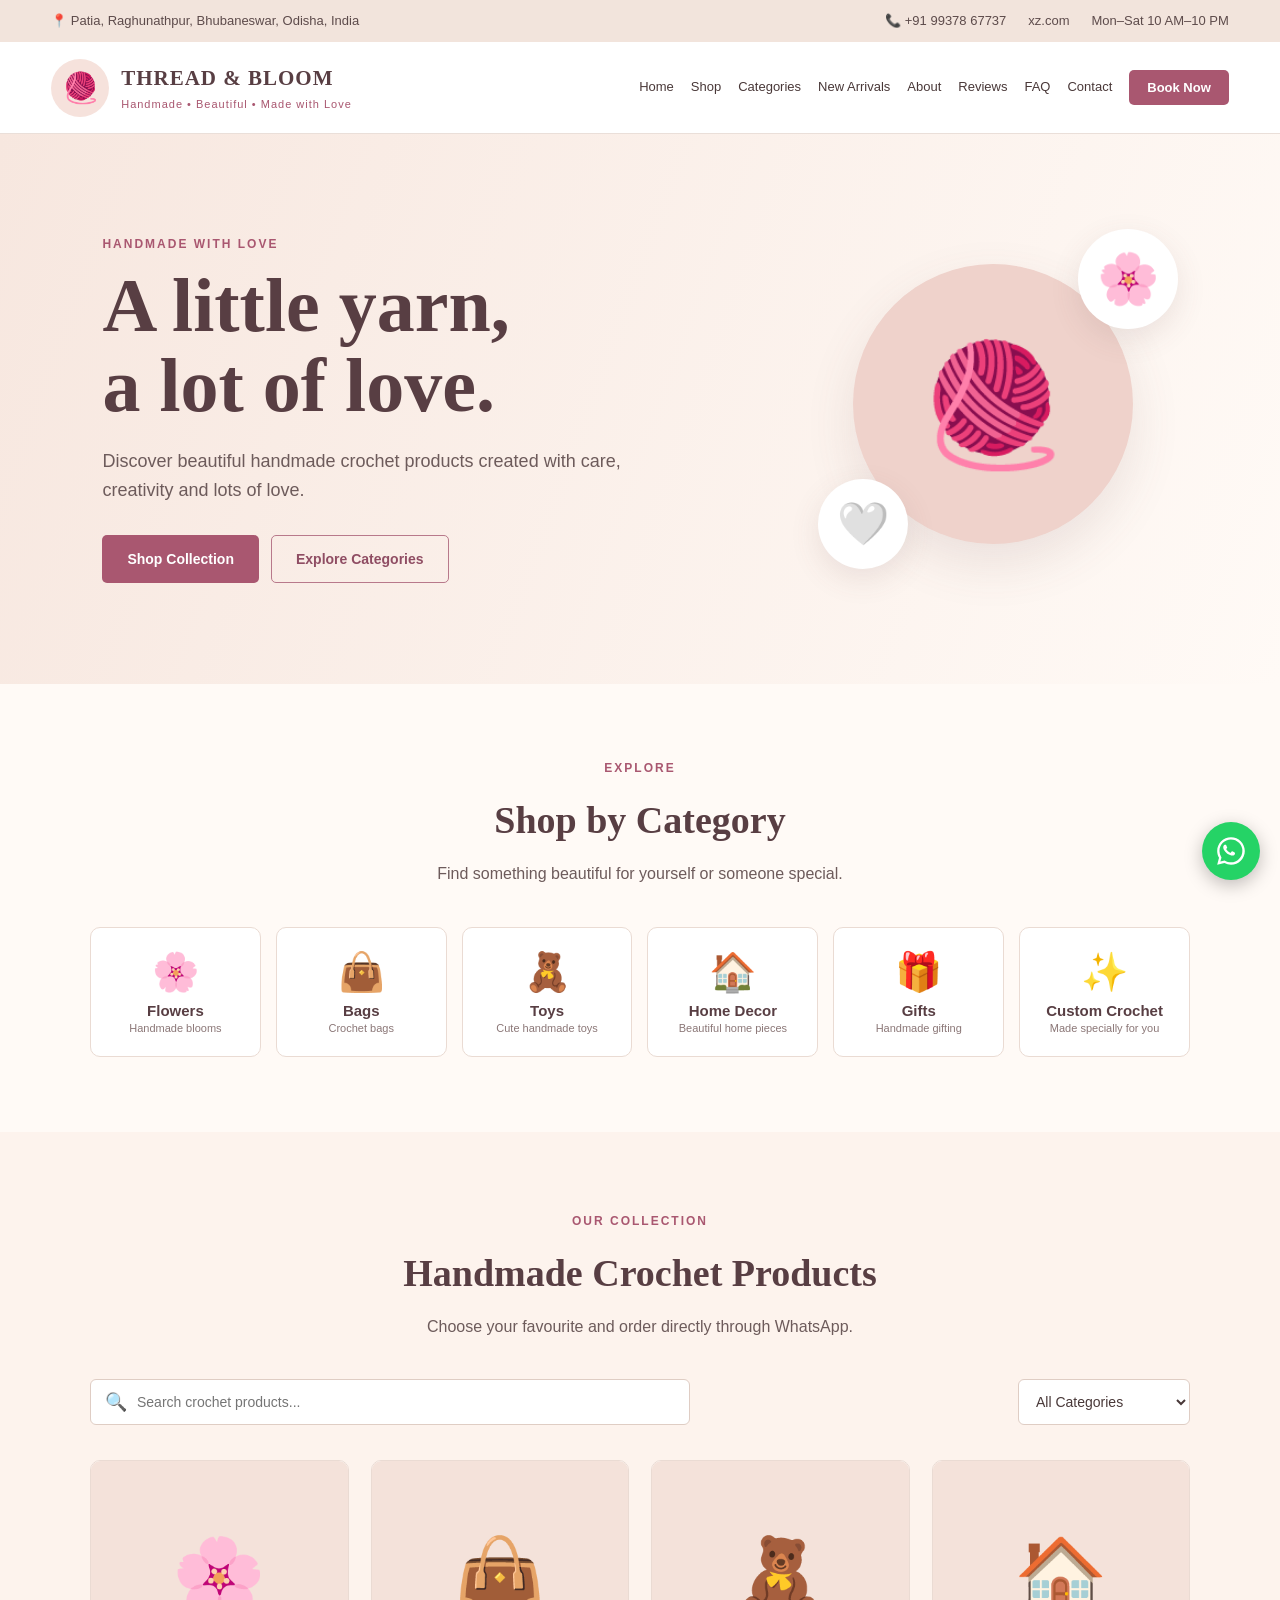
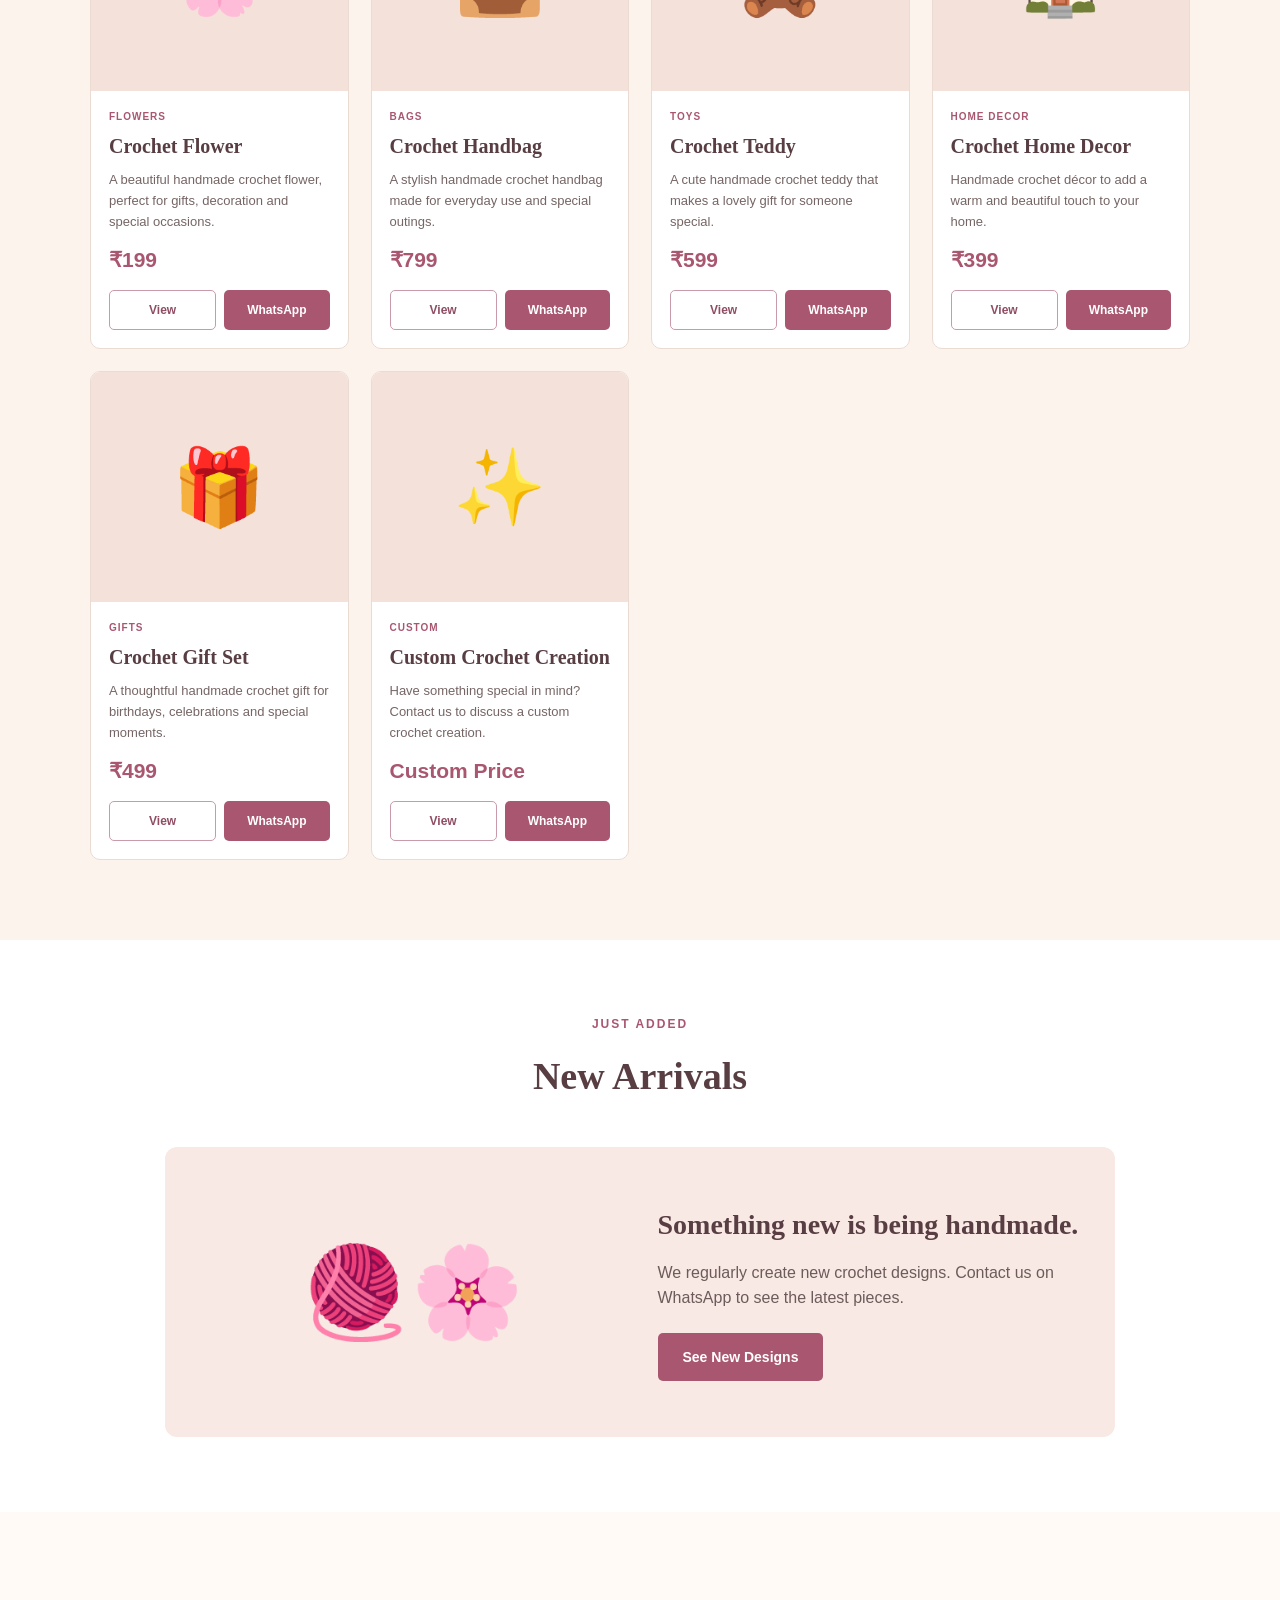
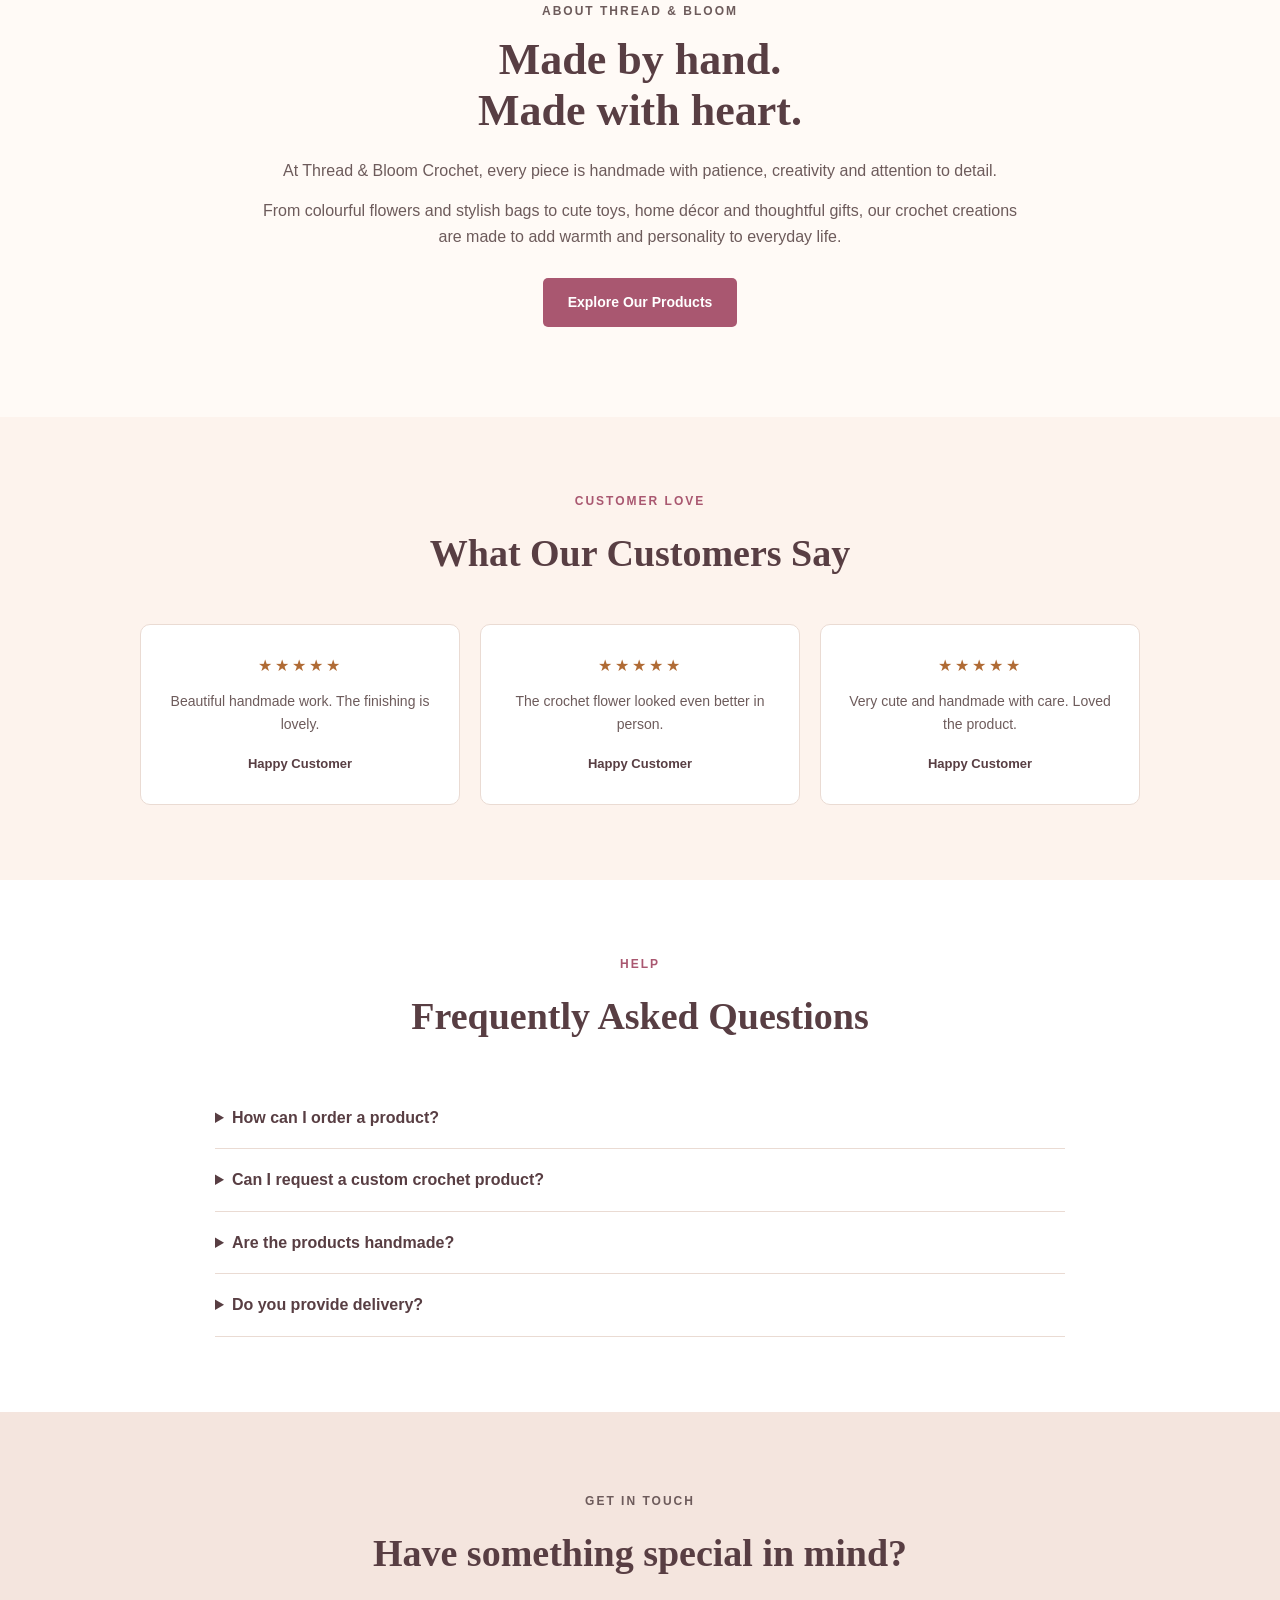
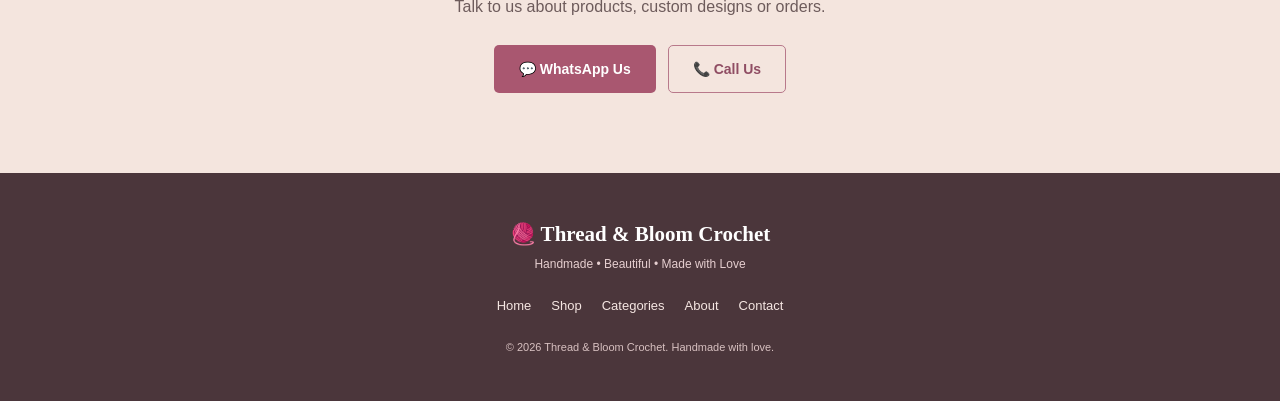
==== sita/index.html @ b427eeea "Add Sita Art and Craft website" ====
<!DOCTYPE html>
<html lang="en">

<head>

    <meta charset="UTF-8">

    <meta
        name="viewport"
        content="width=device-width, initial-scale=1.0">

    <title>
        Thread & Bloom Crochet | Handmade Crochet Products
    </title>

    <meta
        name="description"
        content="Shop beautiful handmade crochet flowers, bags, toys, home decor, gifts and custom crochet products.">

    <link
        rel="stylesheet"
        href="style.css">

</head>


<body>


    <!-- ==========================================
         TOP INFORMATION BAR
    =========================================== -->

    <div class="top-bar">

        <div class="top-location">

            📍 Patia, Raghunathpur, Bhubaneswar, Odisha, India

        </div>


        <div class="top-right">

            <a href="tel:+919937867737">

                📞 +91 99378 67737

            </a>


            <span>
                xz.com
            </span>


            <span>
                Mon–Sat 10 AM–10 PM
            </span>

        </div>

    </div>



    <!-- ==========================================
         MAIN HEADER
    =========================================== -->

    <header class="main-header">


        <!-- BRAND -->

        <a
            href="#home"
            class="brand">


            <div class="brand-icon">

                🧶

            </div>


            <div class="brand-text">

                <h2>
                    THREAD & BLOOM
                </h2>


                <p>
                    Handmade • Beautiful • Made with Love
                </p>

            </div>


        </a>



        <!-- DESKTOP NAVIGATION -->

        <nav class="main-nav">


            <a href="#home">
                Home
            </a>


            <a href="#shop">
                Shop
            </a>


            <a href="#categories">
                Categories
            </a>


            <a href="#new-arrivals">
                New Arrivals
            </a>


            <a href="#about">
                About
            </a>


            <a href="#reviews">
                Reviews
            </a>


            <a href="#faq">
                FAQ
            </a>


            <a href="#contact">
                Contact
            </a>


            <!-- BOOK NOW -->

            <button
                type="button"
                class="book-now-button"
                onclick="openBookingForm()">

                Book Now

            </button>


        </nav>



        <!-- MOBILE MENU -->

        <button
            type="button"
            class="menu-button"
            onclick="toggleMobileMenu()"
            aria-label="Open navigation menu">

            ☰

        </button>


    </header>



    <!-- ==========================================
         MOBILE NAVIGATION
    =========================================== -->

    <nav
        id="mobile-nav"
        class="mobile-nav">


        <a
            href="#home"
            onclick="closeMobileMenu()">

            Home

        </a>


        <a
            href="#shop"
            onclick="closeMobileMenu()">

            Shop

        </a>


        <a
            href="#categories"
            onclick="closeMobileMenu()">

            Categories

        </a>


        <a
            href="#new-arrivals"
            onclick="closeMobileMenu()">

            New Arrivals

        </a>


        <a
            href="#about"
            onclick="closeMobileMenu()">

            About

        </a>


        <a
            href="#reviews"
            onclick="closeMobileMenu()">

            Reviews

        </a>


        <a
            href="#faq"
            onclick="closeMobileMenu()">

            FAQ

        </a>


        <a
            href="#contact"
            onclick="closeMobileMenu()">

            Contact

        </a>


        <button
            type="button"
            class="mobile-book-button"
            onclick="openBookingForm(); closeMobileMenu();">

            Book Now

        </button>


    </nav>



    <!-- ==========================================
         HERO
    =========================================== -->

    <main>


        <section
            id="home"
            class="hero">


            <!-- HERO TEXT -->

            <div class="hero-content">


                <p class="eyebrow">

                    HANDMADE WITH LOVE

                </p>


                <h1>

                    A little yarn,
                    <br>
                    a lot of love.

                </h1>


                <p class="hero-description">

                    Discover beautiful handmade crochet
                    products created with care, creativity
                    and lots of love.

                </p>


                <div class="hero-buttons">


                    <a
                        href="#shop"
                        class="primary-button">

                        Shop Collection

                    </a>


                    <a
                        href="#categories"
                        class="secondary-button">

                        Explore Categories

                    </a>


                </div>


            </div>



            <!-- HERO ART -->

            <div class="hero-art">


                <div class="yarn-circle">

                    🧶

                </div>


                <div class="flower-art">

                    🌸

                </div>


                <div class="heart-art">

                    🤍

                </div>


            </div>


        </section>



        <!-- ==========================================
             CATEGORIES
        =========================================== -->

        <section
            id="categories"
            class="categories-section">


            <div class="section-heading">


                <p class="eyebrow">

                    EXPLORE

                </p>


                <h2>

                    Shop by Category

                </h2>


                <p>

                    Find something beautiful for yourself
                    or someone special.

                </p>


            </div>



            <div class="category-grid">


                <!-- FLOWERS -->

                <button
                    type="button"
                    class="category-card"
                    onclick="filterCategory('Flowers')">


                    <span class="category-image">

                        🌸

                    </span>


                    <strong>

                        Flowers

                    </strong>


                    <small>

                        Handmade blooms

                    </small>


                </button>



                <!-- BAGS -->

                <button
                    type="button"
                    class="category-card"
                    onclick="filterCategory('Bags')">


                    <span class="category-image">

                        👜

                    </span>


                    <strong>

                        Bags

                    </strong>


                    <small>

                        Crochet bags

                    </small>


                </button>



                <!-- TOYS -->

                <button
                    type="button"
                    class="category-card"
                    onclick="filterCategory('Toys')">


                    <span class="category-image">

                        🧸

                    </span>


                    <strong>

                        Toys

                    </strong>


                    <small>

                        Cute handmade toys

                    </small>


                </button>



                <!-- HOME DECOR -->

                <button
                    type="button"
                    class="category-card"
                    onclick="filterCategory('Home Decor')">


                    <span class="category-image">

                        🏠

                    </span>


                    <strong>

                        Home Decor

                    </strong>


                    <small>

                        Beautiful home pieces

                    </small>


                </button>



                <!-- GIFTS -->

                <button
                    type="button"
                    class="category-card"
                    onclick="filterCategory('Gifts')">


                    <span class="category-image">

                        🎁

                    </span>


                    <strong>

                        Gifts

                    </strong>


                    <small>

                        Handmade gifting

                    </small>


                </button>



                <!-- CUSTOM -->

                <button
                    type="button"
                    class="category-card"
                    onclick="filterCategory('Custom')">


                    <span class="category-image">

                        ✨

                    </span>


                    <strong>

                        Custom Crochet

                    </strong>


                    <small>

                        Made specially for you

                    </small>


                </button>


            </div>


        </section>



        <!-- ==========================================
             SHOP
        =========================================== -->

        <section
            id="shop"
            class="shop-section">


            <div class="section-heading">


                <p class="eyebrow">

                    OUR COLLECTION

                </p>


                <h2>

                    Handmade Crochet Products

                </h2>


                <p>

                    Choose your favourite and order directly
                    through WhatsApp.

                </p>


            </div>



            <!-- SEARCH AND CATEGORY FILTER -->

            <div class="shop-controls">


                <div class="search-box">


                    <span>

                        🔍

                    </span>


                    <input
                        type="search"
                        id="product-search"
                        placeholder="Search crochet products..."
                        oninput="searchProducts()">


                </div>



                <select
                    id="category-filter"
                    onchange="filterProducts()">


                    <option value="All">

                        All Categories

                    </option>


                    <option value="Flowers">

                        Flowers

                    </option>


                    <option value="Bags">

                        Bags

                    </option>


                    <option value="Toys">

                        Toys

                    </option>


                    <option value="Home Decor">

                        Home Decor

                    </option>


                    <option value="Gifts">

                        Gifts

                    </option>


                    <option value="Custom">

                        Custom Crochet

                    </option>


                </select>


            </div>



            <!-- PRODUCT GRID -->

            <div
                id="product-container"
                class="product-grid">

            </div>



            <!-- NO PRODUCTS -->

            <p
                id="no-products"
                class="no-products">

                No products found.

            </p>


        </section>



        <!-- ==========================================
             NEW ARRIVALS
        =========================================== -->

        <section
            id="new-arrivals"
            class="new-arrivals-section">


            <div class="section-heading">


                <p class="eyebrow">

                    JUST ADDED

                </p>


                <h2>

                    New Arrivals

                </h2>


            </div>



            <div class="new-arrival-content">


                <div class="new-arrival-art">

                    🧶🌸

                </div>


                <div>


                    <h3>

                        Something new is being handmade.

                    </h3>


                    <p>

                        We regularly create new crochet
                        designs. Contact us on WhatsApp
                        to see the latest pieces.

                    </p>


                    <a
                        href="https://wa.me/919937867737"
                        target="_blank"
                        rel="noopener noreferrer"
                        class="primary-button">

                        See New Designs

                    </a>


                </div>


            </div>


        </section>



        <!-- ==========================================
             ABOUT
        =========================================== -->

        <section
            id="about"
            class="about-section">


            <div class="about-content">


                <p class="eyebrow">

                    ABOUT THREAD & BLOOM

                </p>


                <h2>

                    Made by hand.
                    <br>
                    Made with heart.

                </h2>


                <p>

                    At Thread & Bloom Crochet, every piece
                    is handmade with patience, creativity
                    and attention to detail.

                </p>


                <p>

                    From colourful flowers and stylish bags
                    to cute toys, home décor and thoughtful
                    gifts, our crochet creations are made
                    to add warmth and personality to everyday
                    life.

                </p>


                <a
                    href="#shop"
                    class="primary-button">

                    Explore Our Products

                </a>


            </div>


        </section>



        <!-- ==========================================
             REVIEWS
        =========================================== -->

        <section
            id="reviews"
            class="reviews-section">


            <div class="section-heading">


                <p class="eyebrow">

                    CUSTOMER LOVE

                </p>


                <h2>

                    What Our Customers Say

                </h2>


            </div>



            <div class="reviews-grid">


                <div class="review-card">


                    <div class="stars">

                        ★★★★★

                    </div>


                    <p>

                        Beautiful handmade work.
                        The finishing is lovely.

                    </p>


                    <strong>

                        Happy Customer

                    </strong>


                </div>



                <div class="review-card">


                    <div class="stars">

                        ★★★★★

                    </div>


                    <p>

                        The crochet flower looked
                        even better in person.

                    </p>


                    <strong>

                        Happy Customer

                    </strong>


                </div>



                <div class="review-card">


                    <div class="stars">

                        ★★★★★

                    </div>


                    <p>

                        Very cute and handmade with care.
                        Loved the product.

                    </p>


                    <strong>

                        Happy Customer

                    </strong>


                </div>


            </div>


        </section>



        <!-- ==========================================
             FAQ
        =========================================== -->

        <section
            id="faq"
            class="faq-section">


            <div class="section-heading">


                <p class="eyebrow">

                    HELP

                </p>


                <h2>

                    Frequently Asked Questions

                </h2>


            </div>



            <div class="faq-container">


                <details>


                    <summary>

                        How can I order a product?

                    </summary>


                    <p>

                        Select a product and click
                        "Order on WhatsApp". We will
                        discuss availability, delivery
                        and payment with you.

                    </p>


                </details>



                <details>


                    <summary>

                        Can I request a custom crochet product?

                    </summary>


                    <p>

                        Yes. Contact us on WhatsApp and
                        tell us what you would like to
                        have made.

                    </p>


                </details>



                <details>


                    <summary>

                        Are the products handmade?

                    </summary>


                    <p>

                        Yes. Our crochet products are
                        handmade with care.

                    </p>


                </details>



                <details>


                    <summary>

                        Do you provide delivery?

                    </summary>


                    <p>

                        Delivery availability depends
                        on the product and location.
                        Contact us for details.

                    </p>


                </details>


            </div>


        </section>



        <!-- ==========================================
             CONTACT
        =========================================== -->

        <section
            id="contact"
            class="contact-section">


            <div>


                <p class="eyebrow">

                    GET IN TOUCH

                </p>


                <h2>

                    Have something special in mind?

                </h2>


                <p>

                    Talk to us about products,
                    custom designs or orders.

                </p>


                <div class="contact-buttons">


                    <a
                        href="https://wa.me/919937867737"
                        target="_blank"
                        rel="noopener noreferrer"
                        class="primary-button">

                        💬 WhatsApp Us

                    </a>


                    <a
                        href="tel:+919937867737"
                        class="secondary-button">

                        📞 Call Us

                    </a>


                </div>


            </div>


        </section>


    </main>



    <!-- ==========================================
         BOOK NOW POPUP
    =========================================== -->

    <div
        id="booking-modal"
        class="booking-modal">


        <div class="booking-box">


            <!-- CLOSE -->

            <button
                type="button"
                class="close-booking"
                onclick="closeBookingForm()"
                aria-label="Close">

                ×

            </button>



            <!-- TITLE -->

            <h2>

                Book Now

            </h2>


            <p class="booking-intro">

                Fill in your details and we will
                contact you on WhatsApp.

            </p>



            <!-- FORM -->

            <form
                id="booking-form"
                onsubmit="sendBookingToWhatsApp(event)">


                <!-- NAME -->

                <label for="customer-name">

                    Name *

                </label>


                <input
                    type="text"
                    id="customer-name"
                    placeholder="Enter your name"
                    required>


                <span
                    id="name-error"
                    class="form-error">

                </span>



                <!-- PHONE -->

                <label for="customer-phone">

                    Phone *

                </label>


                <input
                    type="tel"
                    id="customer-phone"
                    placeholder="Enter your phone number"
                    required>


                <span
                    id="phone-error"
                    class="form-error">

                </span>



                <!-- PRODUCT -->

                <label for="booking-product">

                    Product *

                </label>


                <select
                    id="booking-product"
                    required>


                    <option value="">

                        Please select a product

                    </option>


                    <option value="Crochet Flower">

                        Crochet Flower

                    </option>


                    <option value="Crochet Handbag">

                        Crochet Handbag

                    </option>


                    <option value="Crochet Teddy">

                        Crochet Teddy

                    </option>


                    <option value="Crochet Home Decor">

                        Crochet Home Decor

                    </option>


                    <option value="Crochet Gift Set">

                        Crochet Gift Set

                    </option>


                    <option value="Custom Crochet Creation">

                        Custom Crochet Creation

                    </option>


                </select>



                <!-- DETAILS -->

                <label for="booking-details">

                    Additional Details

                </label>


                <textarea
                    id="booking-details"
                    rows="4"
                    placeholder="Tell us what you need..."></textarea>



                <!-- SUBMIT -->

                <button
                    type="submit"
                    class="quote-button">

                    Get Free Quote

                </button>


            </form>


        </div>


    </div>



    <!-- ==========================================
         FLOATING WHATSAPP
         BOTTOM RIGHT ONLY
    =========================================== -->

    <a
        href="https://wa.me/919937867737"
        target="_blank"
        rel="noopener noreferrer"
        class="whatsapp-button"
        aria-label="Chat on WhatsApp">


        <svg
            viewBox="0 0 32 32"
            aria-hidden="true">


            <path
                d="M19.11 17.21c-.27-.14-1.59-.78-1.84-.87-.25-.09-.43-.14-.61.14-.18.27-.7.87-.86 1.05-.16.18-.32.2-.59.07-.27-.14-1.13-.42-2.15-1.33-.79-.7-1.33-1.56-1.49-1.82-.16-.27-.02-.41.12-.55.12-.12.27-.32.41-.48.14-.16.18-.27.27-.45.09-.18.05-.34-.02-.48-.07-.14-.61-1.47-.84-2.01-.22-.53-.45-.46-.61-.47h-.52c-.18 0-.48.07-.73.34-.25.27-.95.93-.95 2.27s.98 2.63 1.11 2.81c.14.18 1.93 2.95 4.68 4.13.65.28 1.16.45 1.56.57.66.21 1.26.18 1.73.11.53-.08 1.59-.65 1.81-1.28.23-.63.23-1.17.16-1.28-.07-.11-.25-.18-.52-.32z"/>


            <path
                d="M16.02 3C8.84 3 3 8.79 3 15.92c0 2.28.6 4.5 1.73 6.46L3 29l6.79-1.7a13.1 13.1 0 006.23 1.57h.01C23.2 28.87 29 23.07 29 15.94 29 8.81 23.2 3 16.02 3zm0 23.69h-.01c-1.98 0-3.92-.53-5.61-1.53l-.4-.24-4.03 1.01 1.08-3.93-.26-.4a10.76 10.76 0 01-1.65-5.68c0-5.91 4.84-10.72 10.79-10.72 2.87 0 5.57 1.11 7.6 3.13a10.65 10.65 0 013.15 7.59c0 5.91-4.83 10.72-10.66 10.77z"/>


        </svg>


    </a>



    <!-- ==========================================
         FOOTER
    =========================================== -->

    <footer>


        <div class="footer-brand">


            <h3>

                🧶 Thread & Bloom Crochet

            </h3>


            <p>

                Handmade • Beautiful • Made with Love

            </p>


        </div>



        <div class="footer-links">


            <a href="#home">
                Home
            </a>


            <a href="#shop">
                Shop
            </a>


            <a href="#categories">
                Categories
            </a>


            <a href="#about">
                About
            </a>


            <a href="#contact">
                Contact
            </a>


        </div>



        <p class="copyright">

            © 2026 Thread & Bloom Crochet.
            Handmade with love.

        </p>


    </footer>



    <!-- ==========================================
         JAVASCRIPT
    =========================================== -->

    <script src="script.js"></script>


</body>

</html>
---- sita/style.css ----
/* =====================================================
   THREAD & BLOOM CROCHET
   CROCHET SHOP WEBSITE
===================================================== */


/* =====================================================
   RESET
===================================================== */

* {
    margin: 0;
    padding: 0;
    box-sizing: border-box;
}


html {
    scroll-behavior: smooth;
}


body {

    font-family:
        Arial,
        Helvetica,
        sans-serif;

    background: #fffaf6;

    color: #493939;

    line-height: 1.6;

}


body.modal-open {
    overflow: hidden;
}


a {
    color: inherit;
}


/* =====================================================
   TOP BAR
===================================================== */

.top-bar {

    width: 100%;

    min-height: 42px;

    padding: 8px 4%;

    background: #f2e4dc;

    display: flex;

    align-items: center;

    justify-content: space-between;

    gap: 20px;

    font-size: 13px;

    color: #5d4b4b;

}


.top-location {
    white-space: nowrap;
}


.top-right {

    display: flex;

    align-items: center;

    gap: 22px;

    white-space: nowrap;

}


.top-right a {

    text-decoration: none;

}


.top-right a:hover {
    color: #a95470;
}


/* =====================================================
   MAIN HEADER
===================================================== */

.main-header {

    width: 100%;

    min-height: 92px;

    padding: 12px 4%;

    background: #ffffff;

    border-bottom: 1px solid #eadfd9;

    display: flex;

    align-items: center;

    justify-content: space-between;

    gap: 30px;

}


/* =====================================================
   BRAND
===================================================== */

.brand {

    display: flex;

    align-items: center;

    gap: 12px;

    text-decoration: none;

    flex-shrink: 0;

}


.brand-icon {

    width: 58px;

    height: 58px;

    border-radius: 50%;

    background: #f6e2dc;

    display: flex;

    align-items: center;

    justify-content: center;

    font-size: 30px;

}


.brand-text h2 {

    font-family: Georgia, serif;

    font-size: 21px;

    color: #583e43;

    letter-spacing: 1px;

}


.brand-text p {

    font-size: 11px;

    color: #a95770;

    letter-spacing: 1px;

}


/* =====================================================
   DESKTOP NAV
===================================================== */

.main-nav {

    display: flex;

    align-items: center;

    justify-content: flex-end;

    gap: 17px;

}


.main-nav a {

    text-decoration: none;

    color: #493838;

    font-size: 13px;

    font-weight: 500;

    white-space: nowrap;

}


.main-nav a:hover {

    color: #a95770;

}


/* =====================================================
   HEADER WHATSAPP
===================================================== */

.header-whatsapp {

    padding: 10px 16px;

    background: #a95770;

    color: white !important;

    border-radius: 5px;

    font-weight: bold !important;

}


.header-whatsapp:hover {

    background: #8f465e;

}


/* =====================================================
   MOBILE MENU BUTTON
===================================================== */

.menu-button {

    display: none;

    border: none;

    background: transparent;

    font-size: 28px;

    cursor: pointer;

    color: #583e43;

}


/* =====================================================
   MOBILE NAV
===================================================== */

.mobile-nav {

    display: none;

}


/* =====================================================
   HERO
===================================================== */

.hero {

    min-height: 550px;

    padding: 70px 8%;

    display: flex;

    align-items: center;

    justify-content: space-between;

    gap: 60px;

    background:
        linear-gradient(
            110deg,
            #f7e7df,
            #fffaf6
        );

}


.hero-content {

    max-width: 650px;

}


.eyebrow {

    color: #a95770;

    font-size: 12px;

    font-weight: bold;

    letter-spacing: 2px;

    margin-bottom: 12px;

}


.hero h1 {

    font-family: Georgia, serif;

    font-size: clamp(48px, 6vw, 76px);

    line-height: 1.05;

    color: #583e43;

    margin-bottom: 22px;

}


.hero-description {

    max-width: 560px;

    color: #6d5b5b;

    font-size: 18px;

    margin-bottom: 30px;

}


.hero-buttons {

    display: flex;

    align-items: center;

    gap: 12px;

    flex-wrap: wrap;

}


/* =====================================================
   BUTTONS
===================================================== */

.primary-button {

    display: inline-block;

    padding: 13px 25px;

    background: #a95770;

    color: #ffffff;

    text-decoration: none;

    border-radius: 5px;

    font-size: 14px;

    font-weight: bold;

    border: none;

    cursor: pointer;

}


.primary-button:hover {

    background: #8f465e;

}


.secondary-button {

    display: inline-block;

    padding: 12px 24px;

    background: transparent;

    color: #8f4d63;

    border: 1px solid #b8798b;

    text-decoration: none;

    border-radius: 5px;

    font-size: 14px;

    font-weight: bold;

    cursor: pointer;

}


.secondary-button:hover {

    background: #f4e1e4;

}


/* =====================================================
   HERO ART
===================================================== */

.hero-art {

    width: 360px;

    height: 360px;

    position: relative;

    flex-shrink: 0;

}


.yarn-circle {

    position: absolute;

    width: 280px;

    height: 280px;

    top: 35px;

    left: 35px;

    border-radius: 50%;

    background: #efd2cb;

    display: flex;

    align-items: center;

    justify-content: center;

    font-size: 120px;

    box-shadow:
        0 20px 50px rgba(110, 70, 70, 0.12);

}


.flower-art {

    position: absolute;

    right: 0;

    top: 0;

    width: 100px;

    height: 100px;

    border-radius: 50%;

    background: white;

    display: flex;

    align-items: center;

    justify-content: center;

    font-size: 50px;

    box-shadow:
        0 10px 30px rgba(110, 70, 70, 0.12);

}


.heart-art {

    position: absolute;

    left: 0;

    bottom: 20px;

    width: 90px;

    height: 90px;

    border-radius: 50%;

    background: white;

    display: flex;

    align-items: center;

    justify-content: center;

    font-size: 42px;

    box-shadow:
        0 10px 30px rgba(110, 70, 70, 0.12);

}


/* =====================================================
   SECTION HEADING
===================================================== */

.section-heading {

    max-width: 700px;

    margin: 0 auto 40px;

    text-align: center;

}


.section-heading h2 {

    font-family: Georgia, serif;

    color: #583e43;

    font-size: 38px;

    margin-bottom: 10px;

}


.section-heading p:last-child {

    color: #6d5b5b;

}


/* =====================================================
   CATEGORIES
===================================================== */

.categories-section {

    padding: 75px 5%;

    background: #fffaf6;

}


.category-grid {

    max-width: 1100px;

    margin: auto;

    display: grid;

    grid-template-columns:
        repeat(6, 1fr);

    gap: 15px;

}


.category-card {

    border: 1px solid #eadbd3;

    background: white;

    border-radius: 10px;

    padding: 22px 10px;

    cursor: pointer;

    text-align: center;

    color: #583e43;

    transition:
        transform 0.2s,
        box-shadow 0.2s;

}


.category-card:hover {

    transform: translateY(-4px);

    box-shadow:
        0 8px 25px rgba(80, 50, 50, 0.08);

}


.category-image {

    display: block;

    font-size: 38px;

    margin-bottom: 8px;

}


.category-card strong {

    display: block;

    font-size: 15px;

}


.category-card small {

    display: block;

    color: #8b7777;

    font-size: 11px;

    margin-top: 3px;

}


/* =====================================================
   SHOP
===================================================== */

.shop-section {

    padding: 80px 5%;

    background: #fdf3ed;

}


.shop-controls {

    max-width: 1100px;

    margin: 0 auto 35px;

    display: flex;

    align-items: center;

    justify-content: space-between;

    gap: 15px;

}


.search-box {

    flex: 1;

    max-width: 600px;

    height: 46px;

    background: white;

    border: 1px solid #dfcdc4;

    border-radius: 6px;

    display: flex;

    align-items: center;

    gap: 10px;

    padding: 0 14px;

}


.search-box span {

    font-size: 18px;

}


.search-box input {

    width: 100%;

    height: 100%;

    border: none;

    outline: none;

    font-family: inherit;

    font-size: 14px;

}


#category-filter {

    height: 46px;

    padding: 0 35px 0 13px;

    background: white;

    border: 1px solid #dfcdc4;

    border-radius: 6px;

    color: #493939;

    font-size: 14px;

    outline: none;

}


/* =====================================================
   PRODUCTS
===================================================== */

.product-grid {

    max-width: 1100px;

    margin: auto;

    display: grid;

    grid-template-columns:
        repeat(4, 1fr);

    gap: 22px;

}


.product-card {

    background: white;

    border: 1px solid #eadbd3;

    border-radius: 10px;

    overflow: hidden;

    transition:
        transform 0.2s,
        box-shadow 0.2s;

}


.product-card:hover {

    transform: translateY(-5px);

    box-shadow:
        0 12px 30px rgba(80, 50, 50, 0.10);

}


.product-image {

    height: 230px;

    background: #f4e2da;

    display: flex;

    align-items: center;

    justify-content: center;

    font-size: 75px;

}


.product-info {

    padding: 18px;

}


.product-category {

    font-size: 10px;

    color: #a95770;

    font-weight: bold;

    letter-spacing: 1px;

    text-transform: uppercase;

    margin-bottom: 5px;

}


.product-name {

    font-family: Georgia, serif;

    font-size: 20px;

    color: #583e43;

    margin-bottom: 8px;

}


.product-description {

    font-size: 13px;

    color: #766565;

    min-height: 42px;

    margin-bottom: 10px;

}


.product-price {

    font-size: 21px;

    font-weight: bold;

    color: #a95770;

    margin-bottom: 14px;

}


.product-actions {

    display: flex;

    gap: 8px;

}


.product-actions button {

    flex: 1;

    min-height: 40px;

    border-radius: 5px;

    cursor: pointer;

    font-size: 12px;

    font-weight: bold;

}


.view-button {

    border: 1px solid #c99baa;

    background: white;

    color: #8f4d63;

}


.order-button {

    border: none;

    background: #a95770;

    color: white;

}


.order-button:hover {

    background: #8f465e;

}


.view-button:hover {

    background: #f8e9e7;

}


.no-products {

    display: none;

    text-align: center;

    color: #806f6f;

    padding: 30px;

}


/* =====================================================
   NEW ARRIVALS
===================================================== */

.new-arrivals-section {

    padding: 75px 7%;

    background: white;

}


.new-arrival-content {

    max-width: 950px;

    margin: auto;

    padding: 35px;

    border-radius: 12px;

    background: #f8e9e4;

    display: grid;

    grid-template-columns: 1fr 1fr;

    align-items: center;

    gap: 35px;

}


.new-arrival-art {

    min-height: 220px;

    display: flex;

    align-items: center;

    justify-content: center;

    font-size: 90px;

}


.new-arrival-content h3 {

    font-family: Georgia, serif;

    color: #583e43;

    font-size: 28px;

    margin-bottom: 12px;

}


.new-arrival-content p {

    color: #6d5b5b;

    margin-bottom: 22px;

}


/* =====================================================
   ABOUT
===================================================== */

.about-section {

    padding: 90px 8%;

    background: #fffaf6;

    text-align: center;

}


.about-content {

    max-width: 760px;

    margin: auto;

}


.about-content h2 {

    font-family: Georgia, serif;

    font-size: 44px;

    line-height: 1.15;

    color: #583e43;

    margin-bottom: 22px;

}


.about-content p {

    color: #6d5b5b;

    margin-bottom: 14px;

}


.about-content .primary-button {

    margin-top: 15px;

}


/* =====================================================
   REVIEWS
===================================================== */

.reviews-section {

    padding: 75px 5%;

    background: #fdf3ed;

}


.reviews-grid {

    max-width: 1000px;

    margin: auto;

    display: grid;

    grid-template-columns:
        repeat(3, 1fr);

    gap: 20px;

}


.review-card {

    background: white;

    padding: 28px;

    border: 1px solid #eadbd3;

    border-radius: 10px;

    text-align: center;

}


.stars {

    color: #b06b35;

    letter-spacing: 3px;

    margin-bottom: 12px;

}


.review-card p {

    color: #6d5b5b;

    margin-bottom: 15px;

    font-size: 14px;

}


.review-card strong {

    color: #583e43;

    font-size: 13px;

}


/* =====================================================
   FAQ
===================================================== */

.faq-section {

    padding: 75px 7%;

    background: white;

}


.faq-container {

    max-width: 850px;

    margin: auto;

}


.faq-container details {

    border-bottom: 1px solid #eadbd3;

    padding: 18px 0;

}


.faq-container summary {

    cursor: pointer;

    font-weight: bold;

    color: #583e43;

}


.faq-container details p {

    color: #6d5b5b;

    padding-top: 10px;

    font-size: 14px;

}


/* =====================================================
   CONTACT
===================================================== */

.contact-section {

    padding: 80px 5%;

    background: #f4e5de;

    text-align: center;

}


.contact-section h2 {

    font-family: Georgia, serif;

    font-size: 38px;

    color: #583e43;

    margin-bottom: 10px;

}


.contact-section p {

    color: #6d5b5b;

}


.contact-buttons {

    margin-top: 25px;

    display: flex;

    justify-content: center;

    gap: 12px;

    flex-wrap: wrap;

}


/* =====================================================
   PRODUCT MODAL
===================================================== */

.product-modal {

    position: fixed;

    inset: 0;

    background: rgba(40, 25, 25, 0.65);

    display: none;

    align-items: center;

    justify-content: center;

    padding: 20px;

    z-index: 100000;

}


.product-modal.show {

    display: flex;

}


.product-modal-box {

    position: relative;

    width: 100%;

    max-width: 500px;

    max-height: 90vh;

    overflow-y: auto;

    background: #fffaf6;

    border-radius: 12px;

    padding: 35px;

}


.modal-close {

    position: absolute;

    top: 10px;

    right: 14px;

    border: none;

    background: transparent;

    font-size: 32px;

    color: #583e43;

    cursor: pointer;

}


.modal-product-image {

    height: 220px;

    background: #f4e2da;

    border-radius: 8px;

    display: flex;

    align-items: center;

    justify-content: center;

    font-size: 90px;

    margin-bottom: 20px;

}


.modal-product-category {

    font-size: 11px;

    color: #a95770;

    font-weight: bold;

    letter-spacing: 1px;

}


.modal-product-title {

    font-family: Georgia, serif;

    font-size: 30px;

    color: #583e43;

    margin: 6px 0;

}


.modal-product-price {

    font-size: 24px;

    color: #a95770;

    font-weight: bold;

    margin-bottom: 15px;

}


.modal-product-description {

    color: #6d5b5b;

    margin-bottom: 22px;

}


/* =====================================================
   WHATSAPP
   BOTTOM RIGHT ONLY
===================================================== */

body > .whatsapp-button {

    position: fixed !important;

    top: auto !important;

    left: auto !important;

    right: 20px !important;

    bottom: 20px !important;

    width: 60px !important;

    height: 60px !important;

    padding: 0 !important;

    margin: 0 !important;

    border-radius: 50% !important;

    background: #25D366 !important;

    color: white !important;

    display: flex !important;

    align-items: center !important;

    justify-content: center !important;

    text-decoration: none !important;

    font-size: 29px !important;

    box-shadow:
        0 5px 18px rgba(0,0,0,0.25);

    z-index: 2147483647 !important;

}


body > .whatsapp-button:hover {

    transform: scale(1.08);

}


/* =====================================================
   FOOTER
===================================================== */

footer {

    padding: 45px 5%;

    background: #4b363b;

    color: white;

    text-align: center;

}


.footer-brand h3 {

    font-family: Georgia, serif;

    font-size: 21px;

}


.footer-brand p {

    color: #e6cfd0;

    font-size: 12px;

    margin-top: 3px;

}


.footer-links {

    margin: 22px 0;

    display: flex;

    justify-content: center;

    gap: 20px;

    flex-wrap: wrap;

}


.footer-links a {

    text-decoration: none;

    color: #f5e6e2;

    font-size: 13px;

}


.footer-links a:hover {

    color: #ffffff;

}


.copyright {

    color: #d8c1c1;

    font-size: 11px;

}


/* =====================================================
   TABLET
===================================================== */

@media (max-width: 1150px) {

    .main-nav {

        gap: 10px;

    }


    .main-nav a {

        font-size: 12px;

    }


    .category-grid {

        grid-template-columns:
            repeat(3, 1fr);

    }


    .product-grid {

        grid-template-columns:
            repeat(2, 1fr);

    }

}


/* =====================================================
   MOBILE
===================================================== */

@media (max-width: 850px) {

    .top-bar {

        flex-direction: column;

        align-items: flex-start;

        gap: 5px;

        padding: 8px 4%;

        font-size: 11px;

    }


    .top-location {

        white-space: normal;

    }


    .top-right {

        width: 100%;

        flex-wrap: wrap;

        gap: 5px 14px;

        white-space: normal;

    }


    .main-header {

        min-height: 76px;

        padding: 10px 4%;

    }


    .brand-icon {

        width: 48px;

        height: 48px;

        font-size: 25px;

    }


    .brand-text h2 {

        font-size: 17px;

    }


    .brand-text p {

        font-size: 9px;

        letter-spacing: 0.5px;

    }


    .main-nav {

        display: none;

    }


    .menu-button {

        display: block;

    }


    .mobile-nav {

        display: none;

        background: white;

        border-bottom: 1px solid #eadfd9;

        padding: 10px 4%;

    }


    .mobile-nav.show {

        display: flex;

        flex-direction: column;

    }


    .mobile-nav a {

        padding: 11px 0;

        text-decoration: none;

        color: #493838;

        border-bottom: 1px solid #f0e6e1;

        font-size: 14px;

    }


    .hero {

        min-height: auto;

        padding: 55px 7%;

        display: block;

    }


    .hero h1 {

        font-size: 44px;

    }


    .hero-description {

        font-size: 16px;

    }


    .hero-art {

        width: 260px;

        height: 260px;

        margin: 45px auto 0;

    }


    .yarn-circle {

        width: 205px;

        height: 205px;

        top: 27px;

        left: 27px;

        font-size: 85px;

    }


    .flower-art {

        width: 72px;

        height: 72px;

        font-size: 35px;

    }


    .heart-art {

        width: 65px;

        height: 65px;

        font-size: 30px;

    }


    .category-grid {

        grid-template-columns:
            repeat(2, 1fr);

    }


    .shop-controls {

        flex-direction: column;

        align-items: stretch;

    }


    .search-box {

        max-width: none;

    }


    #category-filter {

        width: 100%;

    }


    .product-grid {

        grid-template-columns:
            repeat(2, 1fr);

        gap: 12px;

    }


    .product-image {

        height: 175px;

        font-size: 58px;

    }


    .product-info {

        padding: 13px;

    }


    .product-name {

        font-size: 17px;

    }


    .product-description {

        font-size: 12px;

    }


    .product-actions {

        flex-direction: column;

    }


    .new-arrival-content {

        grid-template-columns: 1fr;

        padding: 25px;

    }


    .new-arrival-art {

        min-height: 130px;

        font-size: 65px;

    }


    .reviews-grid {

        grid-template-columns:
            1fr;

    }


    .about-content h2 {

        font-size: 34px;

    }


    .section-heading h2 {

        font-size: 32px;

    }


    .contact-section h2 {

        font-size: 30px;

    }


    body > .whatsapp-button {

        right: 15px !important;

        bottom: 15px !important;

        width: 55px !important;

        height: 55px !important;

        font-size: 27px !important;

    }

}


/* =====================================================
   SMALL MOBILE
===================================================== */

@media (max-width: 450px) {

    .brand-text h2 {

        font-size: 15px;

    }


    .brand-text p {

        font-size: 8px;

    }


    .hero {

        padding: 45px 6%;

    }


    .hero h1 {

        font-size: 38px;

    }


    .hero-buttons {

        flex-direction: column;

        align-items: stretch;

    }


    .hero-buttons a {

        text-align: center;

    }


    .category-grid {

        grid-template-columns:
            repeat(2, 1fr);

    }


    .product-grid {

        grid-template-columns:
            1fr;

    }


    .product-image {

        height: 210px;

    }


    .product-actions {

        flex-direction: row;

    }


    .new-arrival-content h3 {

        font-size: 24px;

    }


    .product-modal-box {

        padding: 25px 18px;

    }

}

/* =====================================================
   BOOK NOW BUTTON
===================================================== */

.book-now-button {

    border: none;

    background: #a95770;

    color: white;

    padding: 10px 18px;

    border-radius: 5px;

    font-size: 13px;

    font-weight: bold;

    cursor: pointer;

}


.book-now-button:hover {

    background: #8f465e;

}


/* =====================================================
   BOOKING POPUP
===================================================== */

.booking-modal {

    position: fixed;

    inset: 0;

    width: 100%;

    height: 100%;

    background: rgba(35, 25, 25, 0.65);

    display: none;

    align-items: center;

    justify-content: center;

    padding: 20px;

    z-index: 100000;

}


.booking-modal.show {

    display: flex;

}


.booking-box {

    position: relative;

    width: 100%;

    max-width: 500px;

    max-height: 90vh;

    overflow-y: auto;

    background: #fffaf6;

    border-radius: 12px;

    padding: 32px;

    box-shadow:
        0 15px 50px rgba(0,0,0,0.3);

}


.booking-box h2 {

    font-family: Georgia, serif;

    color: #583e43;

    font-size: 30px;

    margin-bottom: 6px;

}


.booking-intro {

    color: #6d5b5b;

    font-size: 14px;

    margin-bottom: 22px;

}


.close-booking {

    position: absolute;

    top: 10px;

    right: 14px;

    border: none;

    background: transparent;

    color: #583e43;

    font-size: 30px;

    cursor: pointer;

}


/* =====================================================
   BOOKING FORM
===================================================== */

#booking-form {

    display: flex;

    flex-direction: column;

}


#booking-form label {

    margin-top: 13px;

    margin-bottom: 5px;

    color: #583e43;

    font-size: 14px;

    font-weight: bold;

}


#booking-form input,
#booking-form select,
#booking-form textarea {

    width: 100%;

    padding: 12px;

    border: 1px solid #d9c7bf;

    border-radius: 6px;

    background: white;

    color: #493939;

    font-family: inherit;

    font-size: 14px;

    outline: none;

}


#booking-form input:focus,
#booking-form select:focus,
#booking-form textarea:focus {

    border-color: #a95770;

    box-shadow:
        0 0 0 2px rgba(169,87,112,0.12);

}


#booking-form textarea {

    resize: vertical;

}


.form-error {

    min-height: 0;

    color: #c0392b;

    font-size: 12px;

    margin-top: 3px;

}


.quote-button {

    margin-top: 23px;

    padding: 13px;

    border: none;

    border-radius: 6px;

    background: #a95770;

    color: white;

    font-size: 15px;

    font-weight: bold;

    cursor: pointer;

}


.quote-button:hover {

    background: #8f465e;

}


/* =====================================================
   WHATSAPP LOGO
   BOTTOM RIGHT ONLY
===================================================== */

body > .whatsapp-button {

    position: fixed !important;

    top: auto !important;

    left: auto !important;

    right: 20px !important;

    bottom: 20px !important;

    width: 58px !important;

    height: 58px !important;

    padding: 0 !important;

    margin: 0 !important;

    border-radius: 50% !important;

    background: #25D366 !important;

    display: flex !important;

    align-items: center !important;

    justify-content: center !important;

    text-decoration: none !important;

    box-shadow:
        0 5px 18px rgba(0,0,0,0.25);

    z-index: 2147483647 !important;

}


.whatsapp-button svg {

    width: 34px;

    height: 34px;

    fill: white;

}


body > .whatsapp-button:hover {

    transform: scale(1.08);

}


/* =====================================================
   MOBILE
===================================================== */

@media (max-width: 850px) {

    .booking-box {

        padding: 28px 20px;

    }


    body > .whatsapp-button {

        right: 15px !important;

        bottom: 15px !important;

        width: 55px !important;

        height: 55px !important;

    }


    .whatsapp-button svg {

        width: 31px;

        height: 31px;

    }

}

/* BOOKING MODAL */

.booking-modal {
    display: none;
    position: fixed;
    inset: 0;
    z-index: 99999;
    background: rgba(0, 0, 0, 0.65);
    align-items: center;
    justify-content: center;
    padding: 20px;
}

.booking-modal.active {
    display: flex;
}

.booking-box {
    position: relative;
    width: 100%;
    max-width: 500px;
    max-height: 90vh;
    overflow-y: auto;
    background: white;
    border-radius: 14px;
    padding: 30px;
    box-shadow: 0 20px 60px rgba(0, 0, 0, 0.25);
}

.close-booking {
    position: absolute;
    top: 12px;
    right: 15px;
    width: 36px;
    height: 36px;
    border: none;
    background: transparent;
    font-size: 30px;
    cursor: pointer;
}

.booking-box h2 {
    margin-top: 0;
}

.booking-box label {
    display: block;
    margin-top: 16px;
    margin-bottom: 6px;
    font-weight: 600;
}

.booking-box input,
.booking-box select,
.booking-box textarea {
    width: 100%;
    box-sizing: border-box;
    padding: 12px;
    border: 1px solid #d8c5ca;
    border-radius: 7px;
    font: inherit;
}

.form-error {
    display: block;
    min-height: 18px;
    margin-top: 4px;
    color: #d32f2f;
    font-size: 13px;
}

.quote-button {
    width: 100%;
    margin-top: 20px;
    padding: 13px;
    border: none;
    border-radius: 7px;
    background: #a95770;
    color: white;
    font-weight: 700;
    cursor: pointer;
}

/* =====================================================
   MOBILE BOOK NOW
===================================================== */

.mobile-book-button {
    margin-top: 10px;
    padding: 11px 16px;
    border: none;
    border-radius: 5px;
    background: #a95770;
    color: white;
    font-weight: bold;
    cursor: pointer;
}
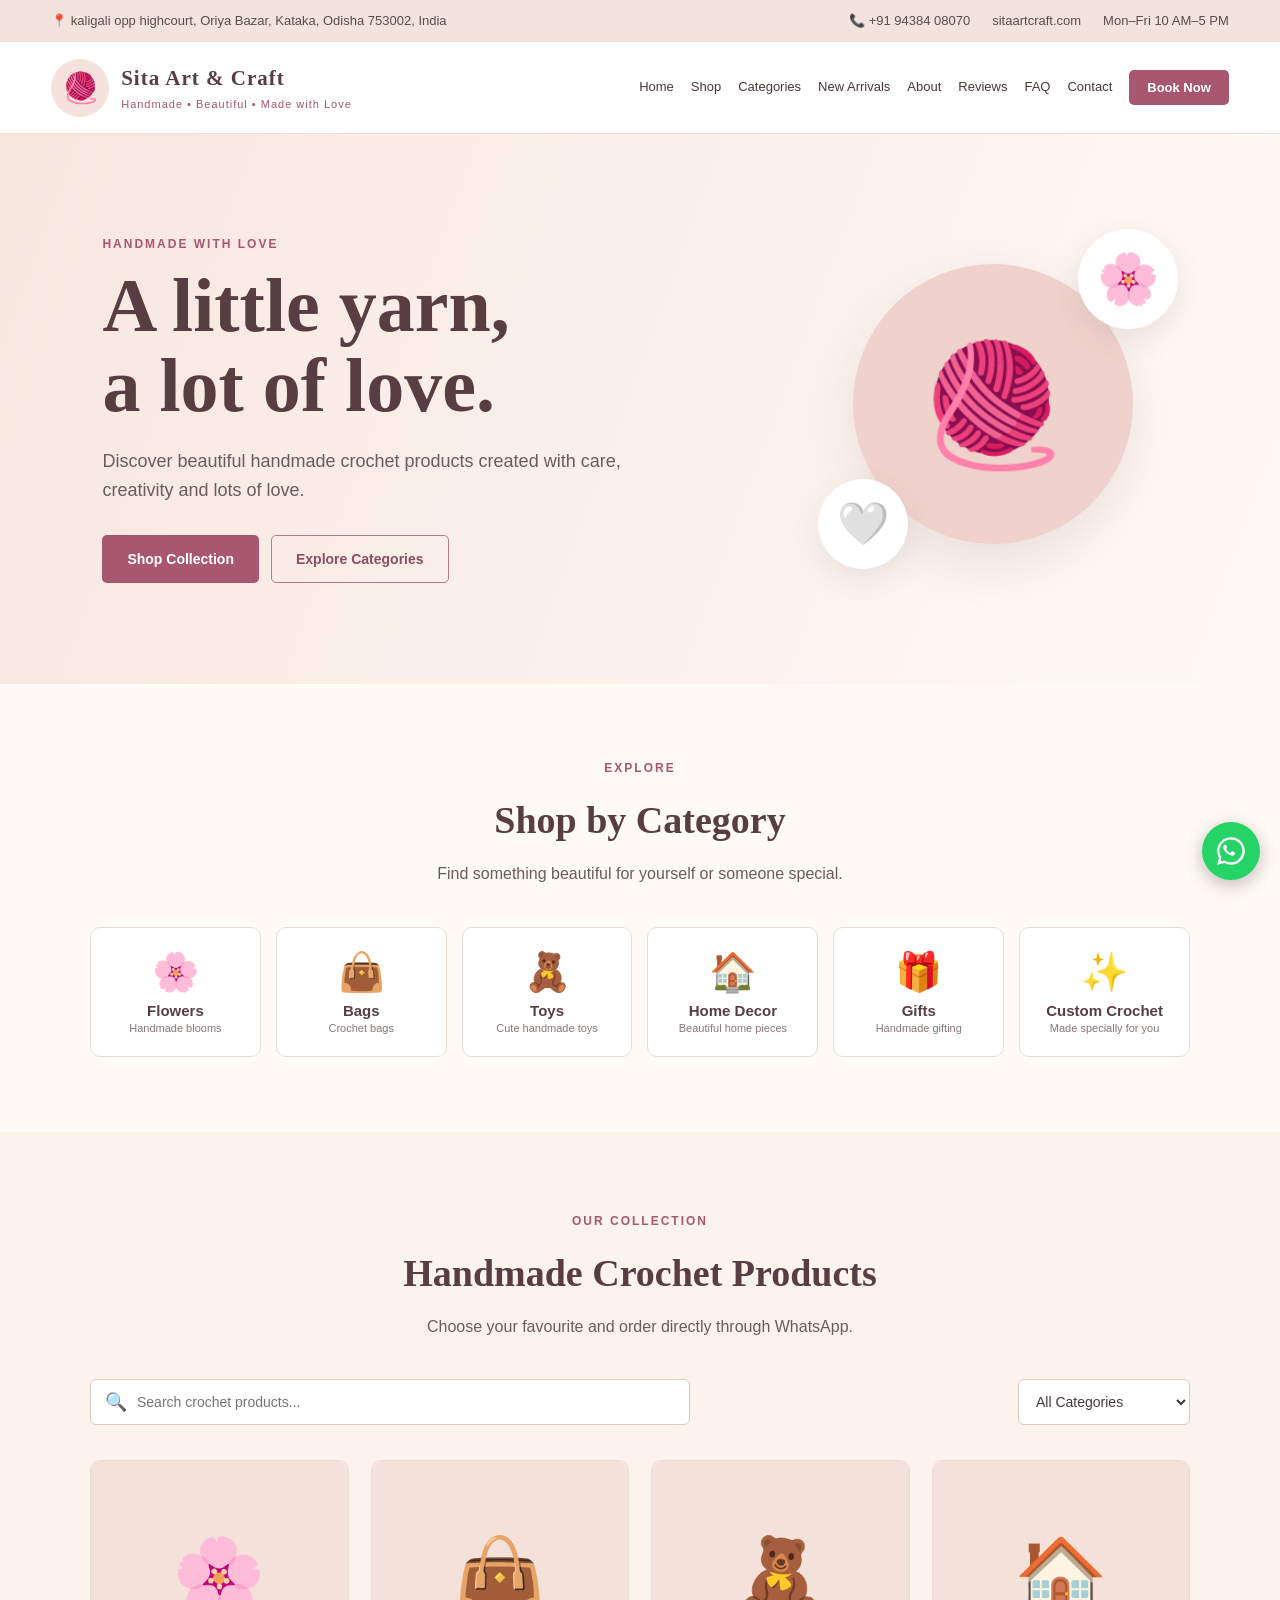
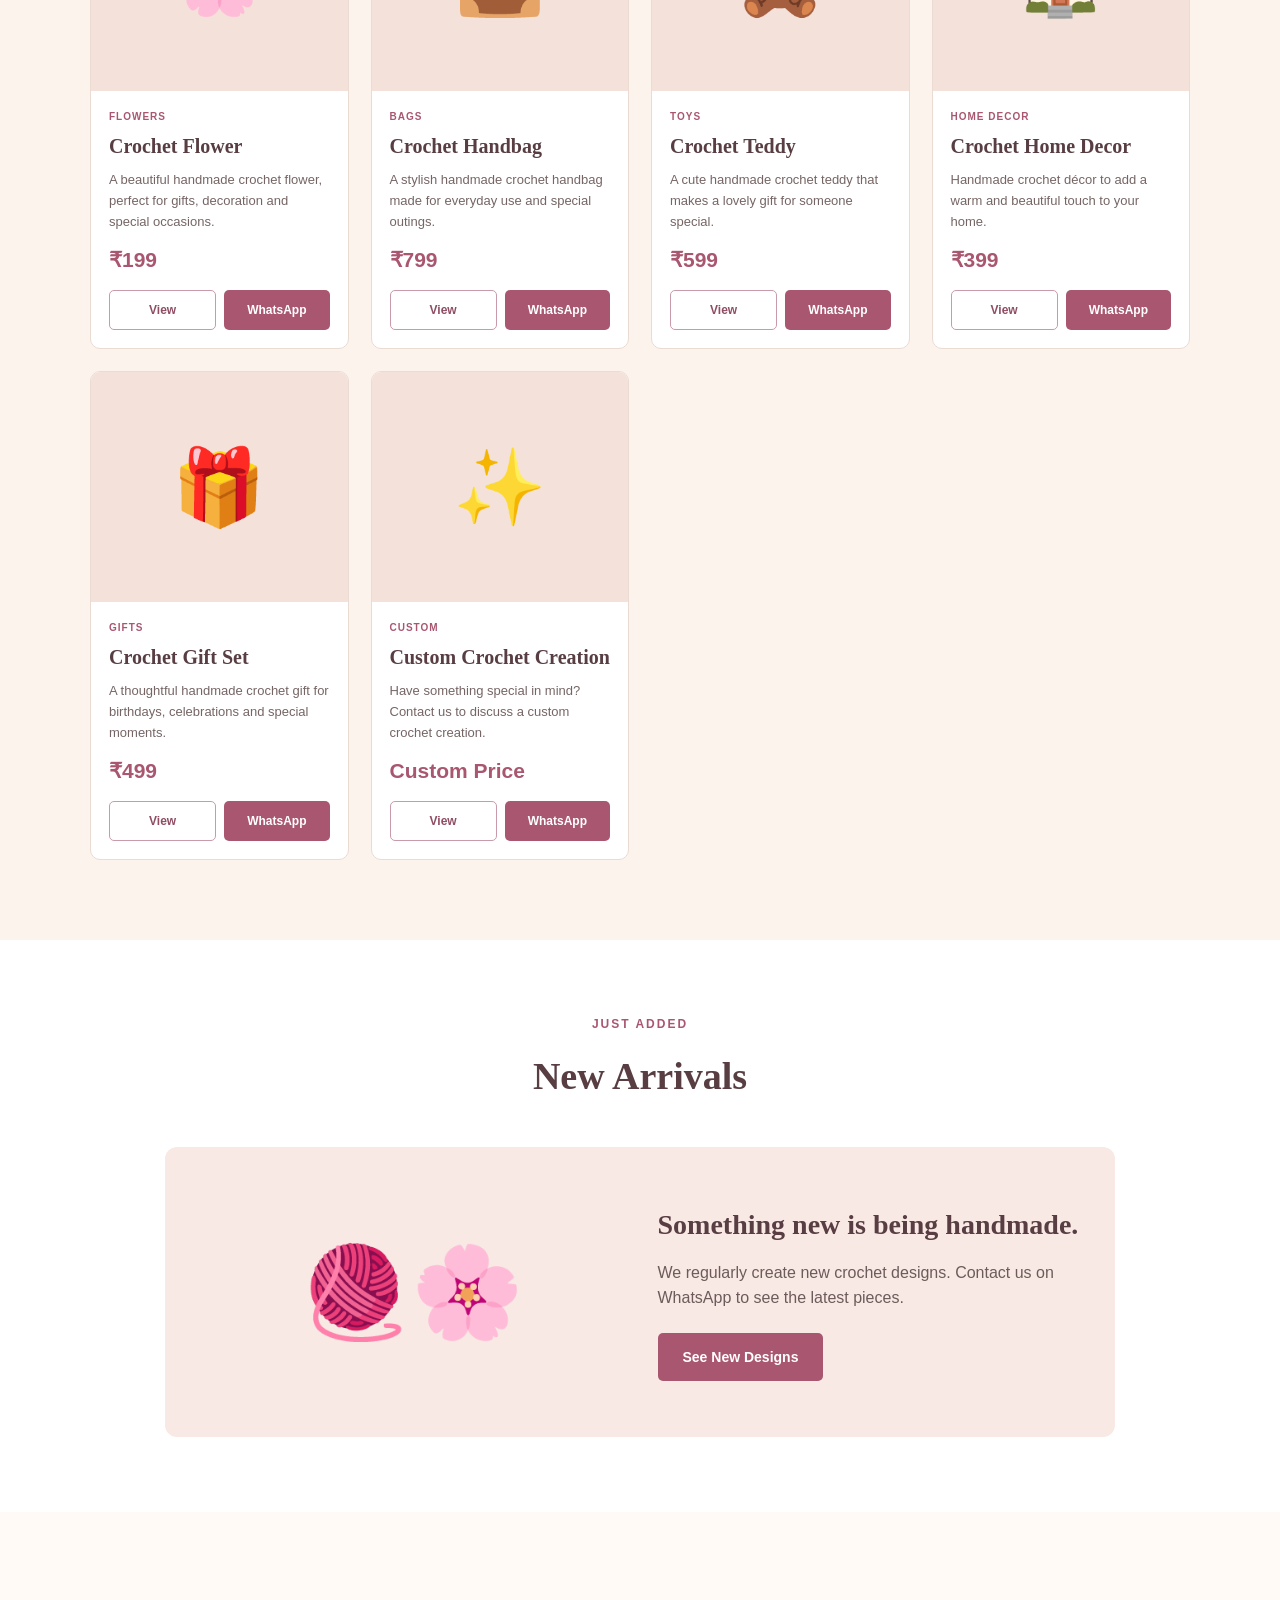
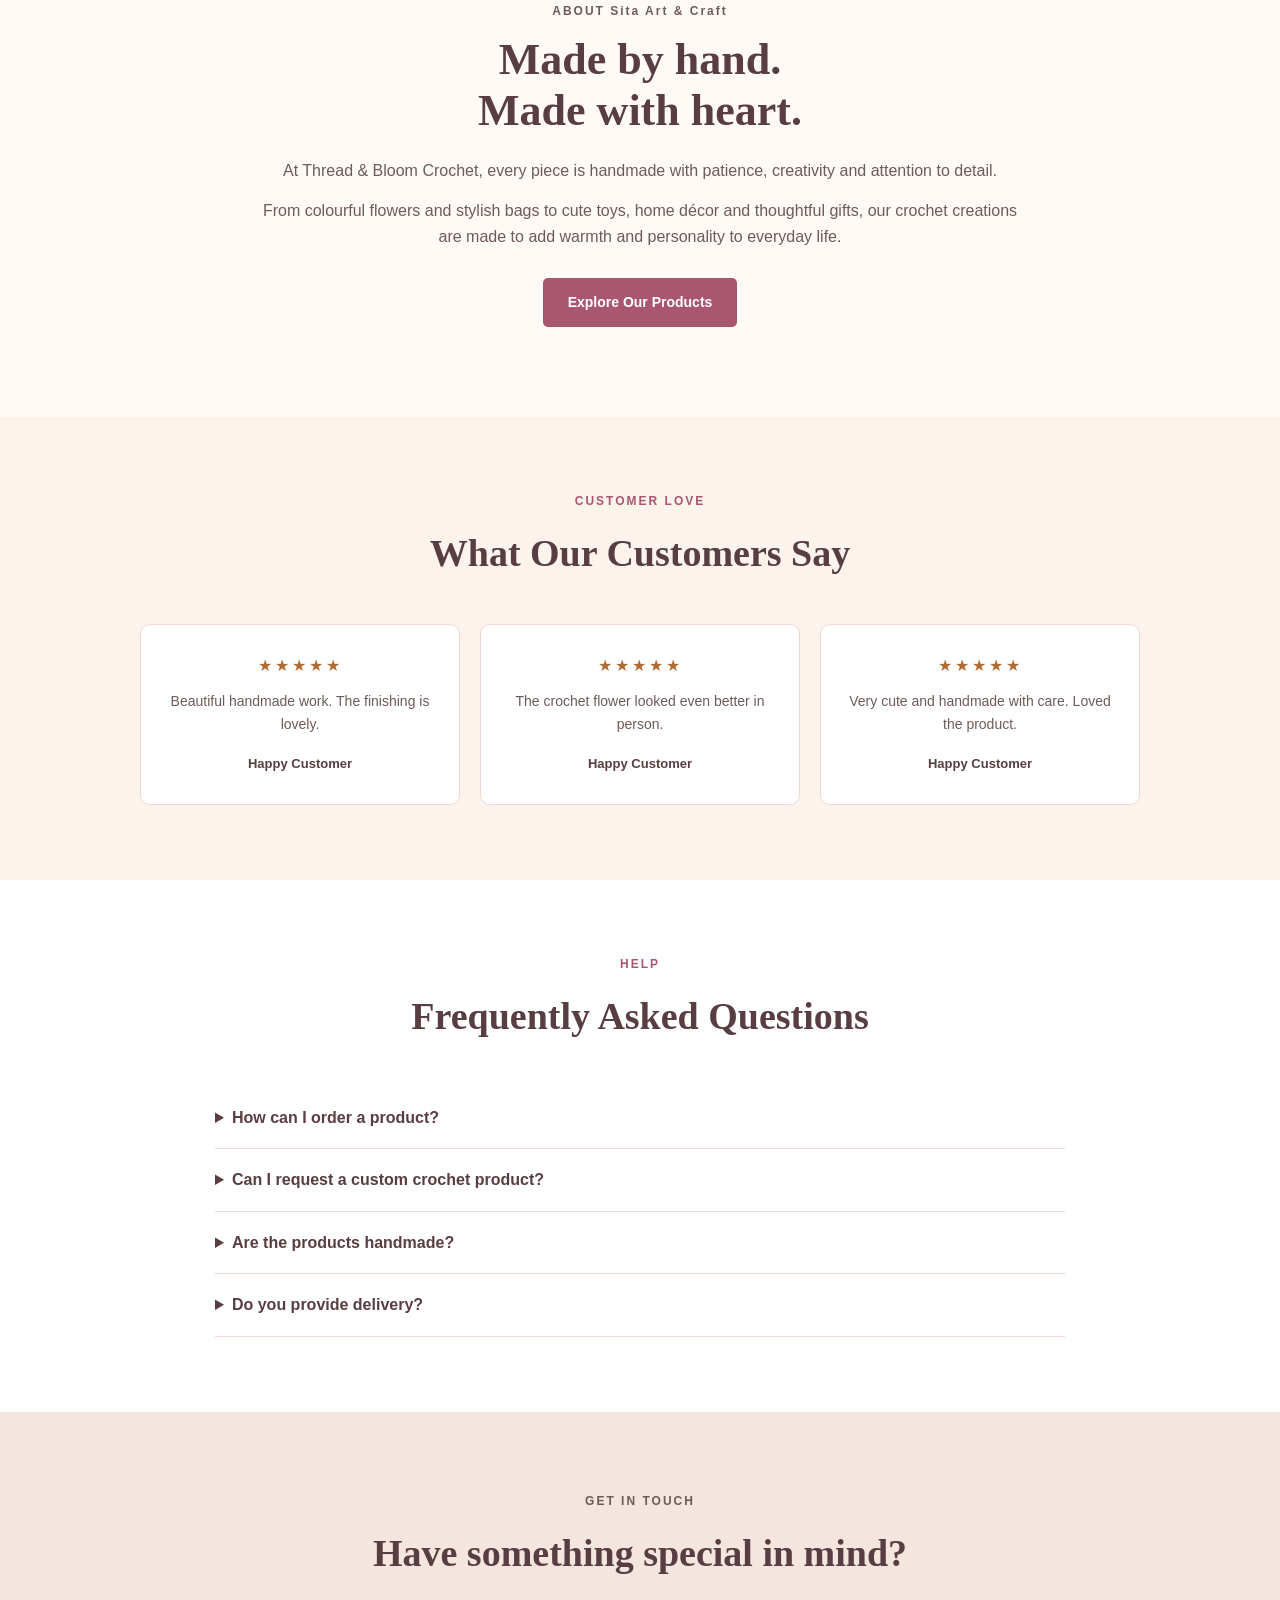
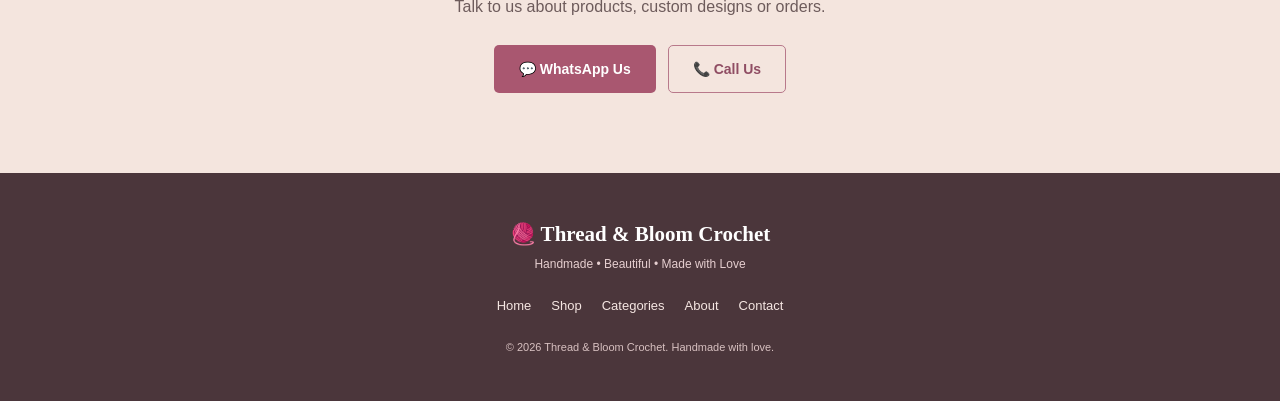
==== commit 4dd43ed8: "updated" ====
--- a/sita/index.html
+++ b/sita/index.html
@@ -10,7 +10,7 @@
         content="width=device-width, initial-scale=1.0">
 
     <title>
-        Thread & Bloom Crochet | Handmade Crochet Products
+        Sita Art & Craft  | Handmade Crochet Products
     </title>
 
     <meta
@@ -35,27 +35,27 @@
 
         <div class="top-location">
 
-            📍 Patia, Raghunathpur, Bhubaneswar, Odisha, India
+            📍 kaligali opp highcourt, Oriya Bazar, Kataka, Odisha 753002, India
 
         </div>
 
 
         <div class="top-right">
 
-            <a href="tel:+919937867737">
-
-                📞 +91 99378 67737
+            <a href="tel:+9194384 08070">
+
+                📞 +91 94384 08070
 
             </a>
 
 
             <span>
-                xz.com
+                sitaartcraft.com
             </span>
 
 
             <span>
-                Mon–Sat 10 AM–10 PM
+                Mon–Fri 10 AM–5 PM
             </span>
 
         </div>
@@ -88,7 +88,7 @@
             <div class="brand-text">
 
                 <h2>
-                    THREAD & BLOOM
+                    Sita Art & Craft
                 </h2>
 
 
@@ -834,7 +834,7 @@
 
 
                     <a
-                        href="https://wa.me/919937867737"
+                        href="https://wa.me/919438408070"
                         target="_blank"
                         rel="noopener noreferrer"
                         class="primary-button">
@@ -868,7 +868,7 @@
 
                 <p class="eyebrow">
 
-                    ABOUT THREAD & BLOOM
+                    ABOUT Sita Art & Craft
 
                 </p>
 
@@ -1213,7 +1213,7 @@
 
 
                     <a
-                        href="https://wa.me/919937867737"
+                        href="https://wa.me/919438408070"
                         target="_blank"
                         rel="noopener noreferrer"
                         class="primary-button">
@@ -1224,7 +1224,7 @@
 
 
                     <a
-                        href="tel:+919937867737"
+                        href="tel:+919438408070"
                         class="secondary-button">
 
                         📞 Call Us
@@ -1454,7 +1454,7 @@
     =========================================== -->
 
     <a
-        href="https://wa.me/919937867737"
+        href="https://wa.me/919438408070"
         target="_blank"
         rel="noopener noreferrer"
         class="whatsapp-button"
--- a/sita/style.css
+++ b/sita/style.css
@@ -1,5 +1,5 @@
 /* =====================================================
-   THREAD & BLOOM CROCHET
+   Sita Art & Craft
    CROCHET SHOP WEBSITE
 ===================================================== */
 
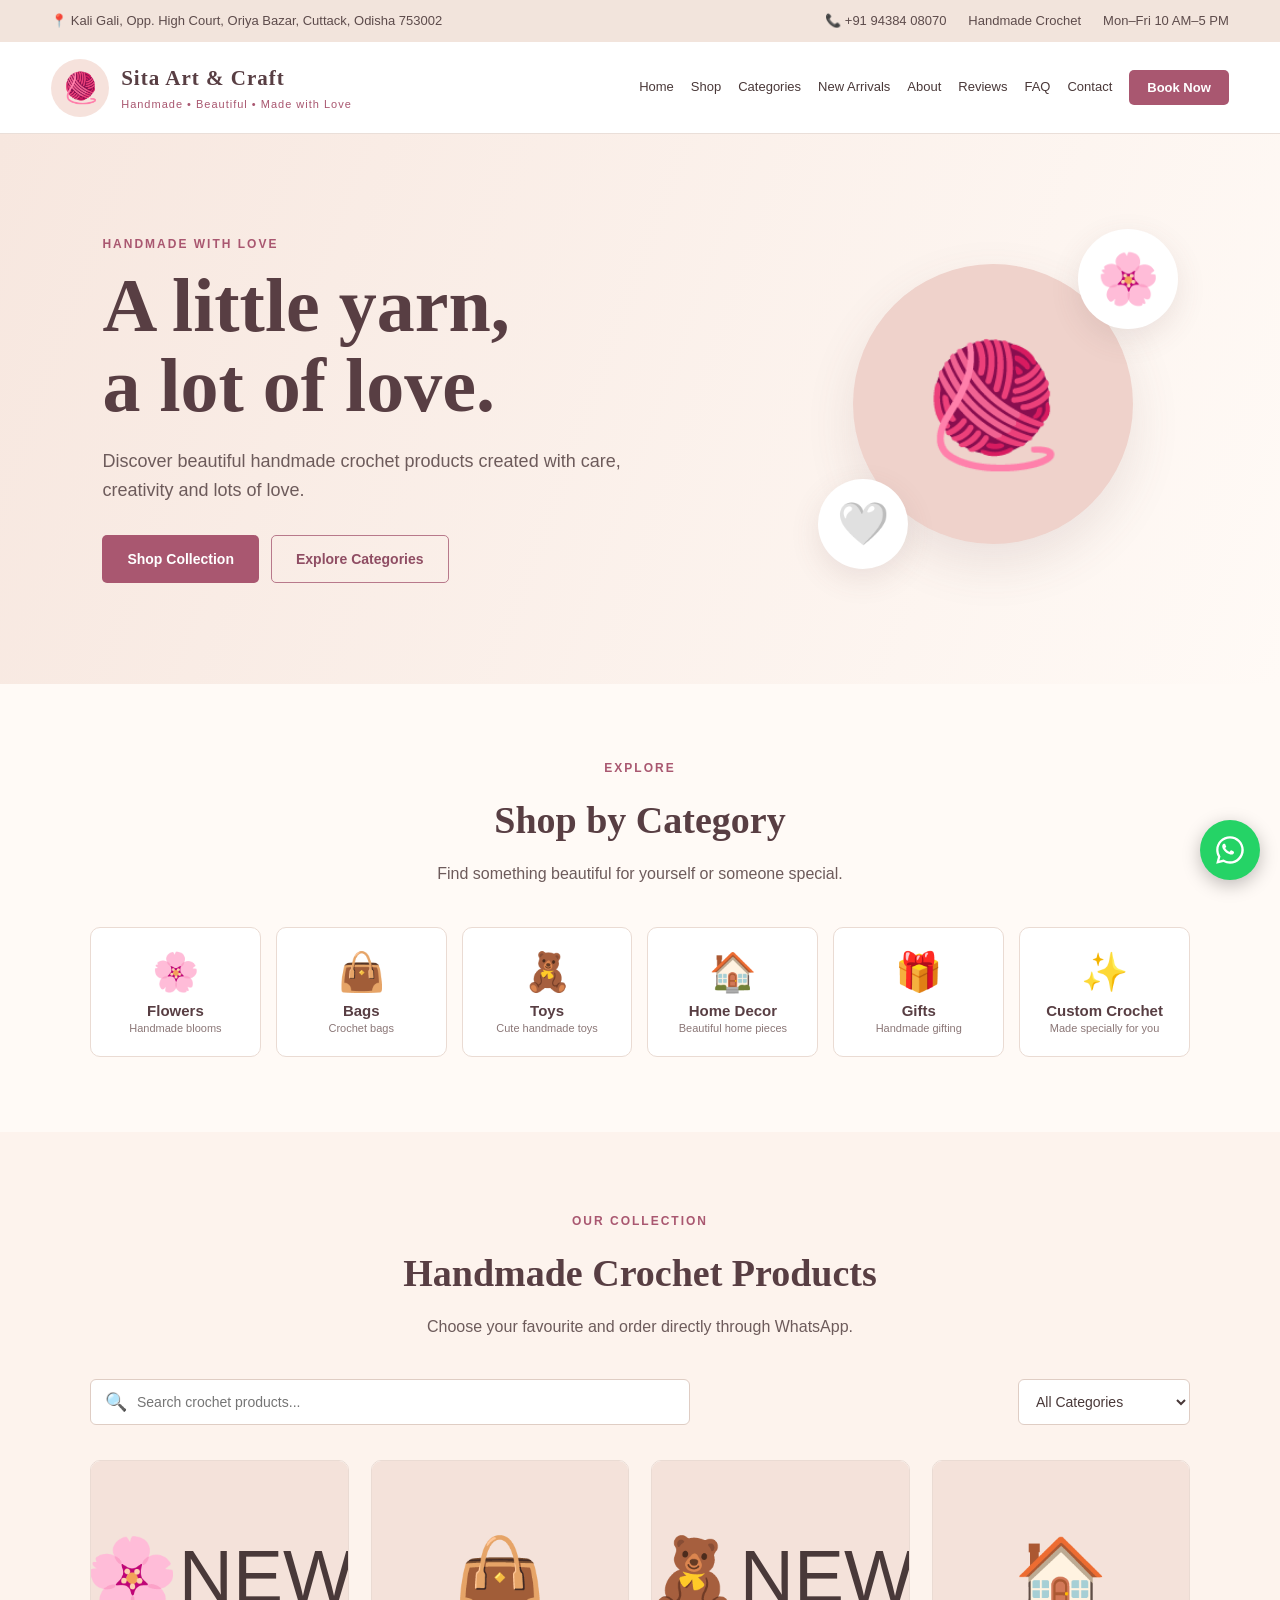
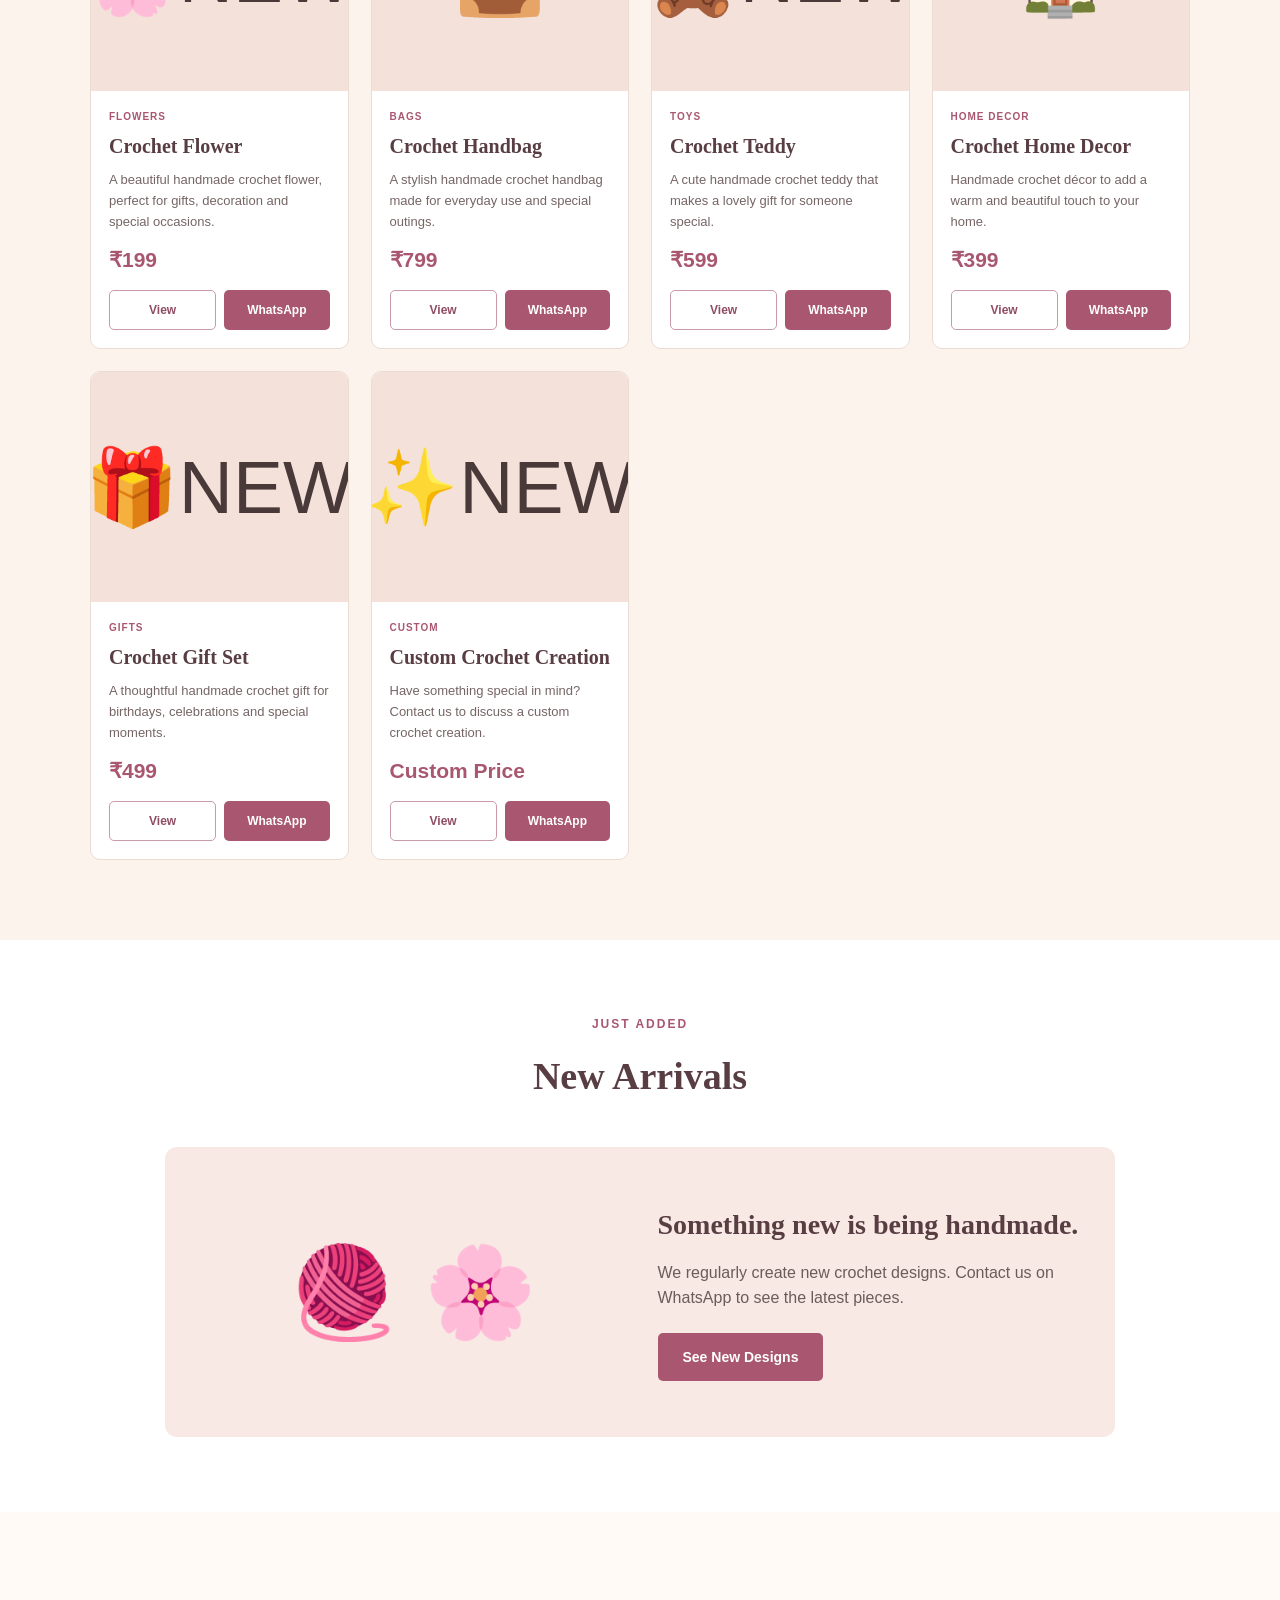
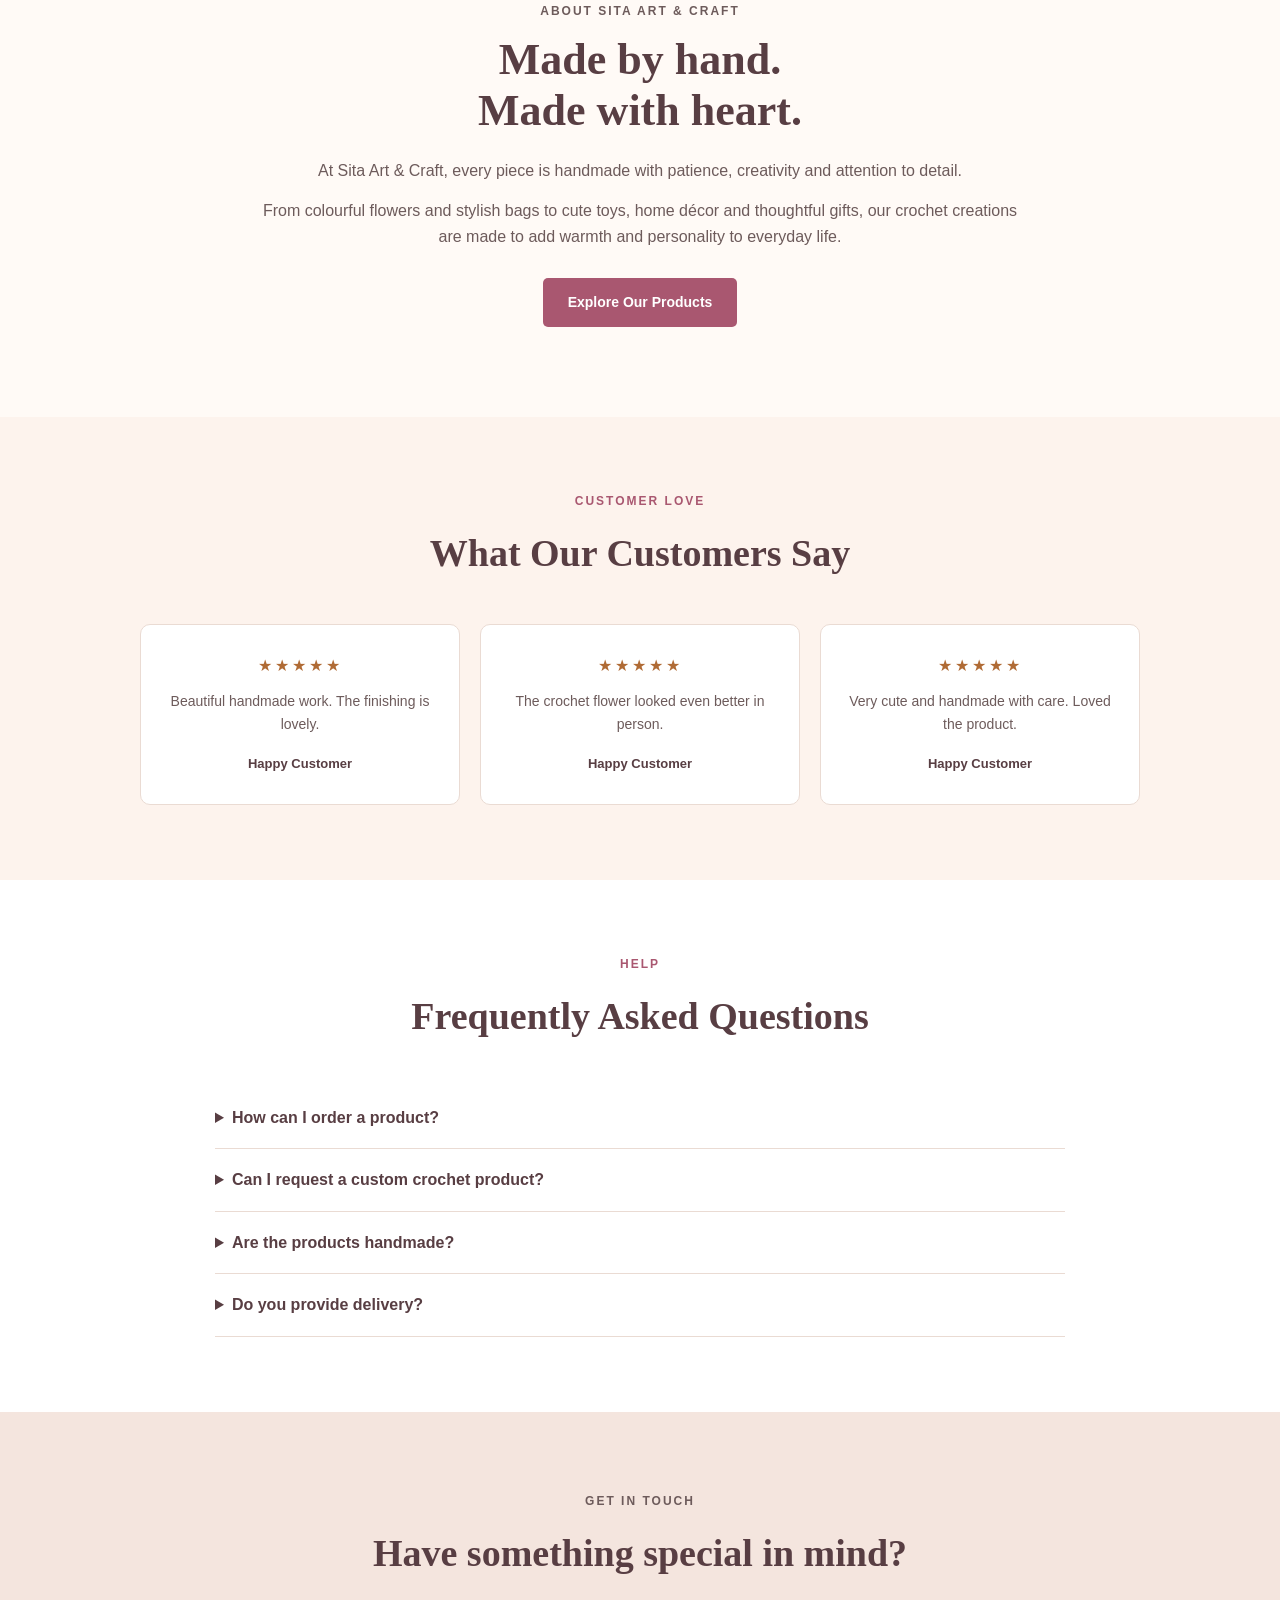
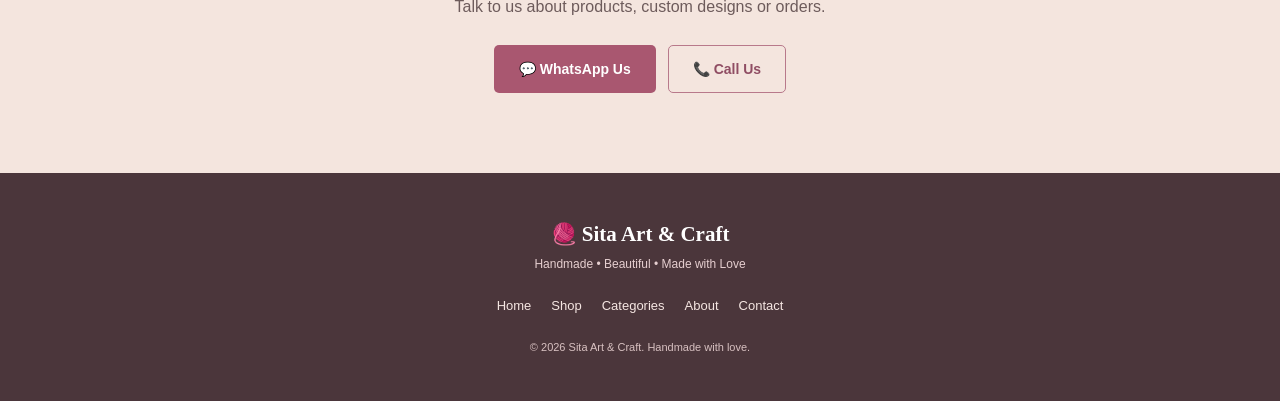
==== commit 4981e87b: "Update Sita Art and Craft website" ====
--- a/sita/index.html
+++ b/sita/index.html
@@ -9,13 +9,17 @@
         name="viewport"
         content="width=device-width, initial-scale=1.0">
 
-    <title>
-        Sita Art & Craft  | Handmade Crochet Products
-    </title>
-
     <meta
         name="description"
-        content="Shop beautiful handmade crochet flowers, bags, toys, home decor, gifts and custom crochet products.">
+        content="Sita Art & Craft - Handmade crochet flowers, bags, toys, home decor, gifts and custom crochet creations in Cuttack, Odisha.">
+
+    <meta
+        name="keywords"
+        content="crochet, handmade gifts, crochet flowers, crochet bags, crochet toys, Cuttack, Odisha, Sita Art & Craft">
+
+    <title>
+        Sita Art & Craft | Handmade Crochet Products
+    </title>
 
     <link
         rel="stylesheet"
@@ -27,22 +31,23 @@
 <body>
 
 
-    <!-- ==========================================
-         TOP INFORMATION BAR
-    =========================================== -->
+    <!-- =====================================================
+         TOP BAR
+    ====================================================== -->
 
     <div class="top-bar">
 
         <div class="top-location">
 
-            📍 kaligali opp highcourt, Oriya Bazar, Kataka, Odisha 753002, India
+            📍 Kali Gali, Opp. High Court, Oriya Bazar,
+            Cuttack, Odisha 753002
 
         </div>
 
 
         <div class="top-right">
 
-            <a href="tel:+9194384 08070">
+            <a href="tel:+919438408070">
 
                 📞 +91 94384 08070
 
@@ -50,7 +55,7 @@
 
 
             <span>
-                sitaartcraft.com
+                Handmade Crochet
             </span>
 
 
@@ -64,24 +69,19 @@
 
 
 
-    <!-- ==========================================
-         MAIN HEADER
-    =========================================== -->
+    <!-- =====================================================
+         HEADER
+    ====================================================== -->
 
     <header class="main-header">
 
-
-        <!-- BRAND -->
 
         <a
             href="#home"
             class="brand">
 
-
             <div class="brand-icon">
-
                 🧶
-
             </div>
 
 
@@ -91,14 +91,12 @@
                     Sita Art & Craft
                 </h2>
 
-
                 <p>
                     Handmade • Beautiful • Made with Love
                 </p>
 
             </div>
 
-
         </a>
 
 
@@ -106,49 +104,39 @@
         <!-- DESKTOP NAVIGATION -->
 
         <nav class="main-nav">
-
 
             <a href="#home">
                 Home
             </a>
 
-
             <a href="#shop">
                 Shop
             </a>
 
-
             <a href="#categories">
                 Categories
             </a>
 
-
             <a href="#new-arrivals">
                 New Arrivals
             </a>
 
-
             <a href="#about">
                 About
             </a>
 
-
             <a href="#reviews">
                 Reviews
             </a>
 
-
             <a href="#faq">
                 FAQ
             </a>
 
-
             <a href="#contact">
                 Contact
             </a>
 
-
-            <!-- BOOK NOW -->
 
             <button
                 type="button"
@@ -159,31 +147,29 @@
 
             </button>
 
-
         </nav>
 
 
 
-        <!-- MOBILE MENU -->
+        <!-- MOBILE MENU BUTTON -->
 
         <button
             type="button"
             class="menu-button"
             onclick="toggleMobileMenu()"
-            aria-label="Open navigation menu">
+            aria-label="Open menu">
 
             ☰
 
         </button>
 
-
     </header>
 
 
 
-    <!-- ==========================================
+    <!-- =====================================================
          MOBILE NAVIGATION
-    =========================================== -->
+    ====================================================== -->
 
     <nav
         id="mobile-nav"
@@ -271,25 +257,22 @@
 
         </button>
 
-
     </nav>
 
 
 
-    <!-- ==========================================
-         HERO
-    =========================================== -->
-
     <main>
 
+
+        <!-- =====================================================
+             HERO
+        ====================================================== -->
 
         <section
             id="home"
             class="hero">
 
 
-            <!-- HERO TEXT -->
-
             <div class="hero-content">
 
 
@@ -341,34 +324,25 @@
 
                 </div>
 
-
-            </div>
-
-
-
-            <!-- HERO ART -->
+            </div>
+
+
 
             <div class="hero-art">
 
 
                 <div class="yarn-circle">
-
                     🧶
-
                 </div>
 
 
                 <div class="flower-art">
-
                     🌸
-
                 </div>
 
 
                 <div class="heart-art">
-
                     🤍
-
                 </div>
 
 
@@ -379,9 +353,9 @@
 
 
 
-        <!-- ==========================================
+        <!-- =====================================================
              CATEGORIES
-        =========================================== -->
+        ====================================================== -->
 
         <section
             id="categories"
@@ -392,24 +366,18 @@
 
 
                 <p class="eyebrow">
-
                     EXPLORE
-
                 </p>
 
 
                 <h2>
-
                     Shop by Category
-
                 </h2>
 
 
                 <p>
-
                     Find something beautiful for yourself
                     or someone special.
-
                 </p>
 
 
@@ -419,201 +387,129 @@
 
             <div class="category-grid">
 
-
-                <!-- FLOWERS -->
 
                 <button
                     type="button"
                     class="category-card"
                     onclick="filterCategory('Flowers')">
 
-
                     <span class="category-image">
-
                         🌸
-
                     </span>
 
-
                     <strong>
-
                         Flowers
-
                     </strong>
 
-
                     <small>
-
                         Handmade blooms
-
                     </small>
 
-
                 </button>
 
 
-
-                <!-- BAGS -->
 
                 <button
                     type="button"
                     class="category-card"
                     onclick="filterCategory('Bags')">
 
-
                     <span class="category-image">
-
                         👜
-
                     </span>
 
-
                     <strong>
-
                         Bags
-
                     </strong>
 
-
                     <small>
-
                         Crochet bags
-
                     </small>
 
-
                 </button>
 
 
-
-                <!-- TOYS -->
 
                 <button
                     type="button"
                     class="category-card"
                     onclick="filterCategory('Toys')">
 
-
                     <span class="category-image">
-
                         🧸
-
                     </span>
 
-
                     <strong>
-
                         Toys
-
                     </strong>
 
-
                     <small>
-
                         Cute handmade toys
-
                     </small>
 
-
                 </button>
 
 
-
-                <!-- HOME DECOR -->
 
                 <button
                     type="button"
                     class="category-card"
                     onclick="filterCategory('Home Decor')">
 
-
                     <span class="category-image">
-
                         🏠
-
                     </span>
 
-
                     <strong>
-
                         Home Decor
-
                     </strong>
 
-
                     <small>
-
                         Beautiful home pieces
-
                     </small>
 
-
                 </button>
 
 
-
-                <!-- GIFTS -->
 
                 <button
                     type="button"
                     class="category-card"
                     onclick="filterCategory('Gifts')">
 
-
                     <span class="category-image">
-
                         🎁
-
                     </span>
 
-
                     <strong>
-
                         Gifts
-
                     </strong>
 
-
                     <small>
-
                         Handmade gifting
-
                     </small>
 
-
                 </button>
 
 
-
-                <!-- CUSTOM -->
 
                 <button
                     type="button"
                     class="category-card"
                     onclick="filterCategory('Custom')">
 
-
                     <span class="category-image">
-
                         ✨
-
                     </span>
 
-
                     <strong>
-
                         Custom Crochet
-
                     </strong>
 
-
                     <small>
-
                         Made specially for you
-
                     </small>
 
-
                 </button>
 
 
@@ -624,9 +520,9 @@
 
 
 
-        <!-- ==========================================
+        <!-- =====================================================
              SHOP
-        =========================================== -->
+        ====================================================== -->
 
         <section
             id="shop"
@@ -637,32 +533,24 @@
 
 
                 <p class="eyebrow">
-
                     OUR COLLECTION
-
                 </p>
 
 
                 <h2>
-
                     Handmade Crochet Products
-
                 </h2>
 
 
                 <p>
-
-                    Choose your favourite and order directly
-                    through WhatsApp.
-
-                </p>
-
-
-            </div>
-
-
-
-            <!-- SEARCH AND CATEGORY FILTER -->
+                    Choose your favourite and order
+                    directly through WhatsApp.
+                </p>
+
+
+            </div>
+
+
 
             <div class="shop-controls">
 
@@ -671,9 +559,7 @@
 
 
                     <span>
-
                         🔍
-
                     </span>
 
 
@@ -681,7 +567,8 @@
                         type="search"
                         id="product-search"
                         placeholder="Search crochet products..."
-                        oninput="searchProducts()">
+                        oninput="searchProducts()"
+                        aria-label="Search products">
 
 
                 </div>
@@ -690,55 +577,42 @@
 
                 <select
                     id="category-filter"
-                    onchange="filterProducts()">
+                    onchange="filterProducts()"
+                    aria-label="Filter products by category">
 
 
                     <option value="All">
-
                         All Categories
-
                     </option>
 
 
                     <option value="Flowers">
-
                         Flowers
-
                     </option>
 
 
                     <option value="Bags">
-
                         Bags
-
                     </option>
 
 
                     <option value="Toys">
-
                         Toys
-
                     </option>
 
 
                     <option value="Home Decor">
-
                         Home Decor
-
                     </option>
 
 
                     <option value="Gifts">
-
                         Gifts
-
                     </option>
 
 
                     <option value="Custom">
-
                         Custom Crochet
-
                     </option>
 
 
@@ -748,8 +622,6 @@
             </div>
 
 
-
-            <!-- PRODUCT GRID -->
 
             <div
                 id="product-container"
@@ -758,9 +630,6 @@
             </div>
 
 
-
-            <!-- NO PRODUCTS -->
-
             <p
                 id="no-products"
                 class="no-products">
@@ -774,9 +643,9 @@
 
 
 
-        <!-- ==========================================
+        <!-- =====================================================
              NEW ARRIVALS
-        =========================================== -->
+        ====================================================== -->
 
         <section
             id="new-arrivals"
@@ -787,16 +656,12 @@
 
 
                 <p class="eyebrow">
-
                     JUST ADDED
-
                 </p>
 
 
                 <h2>
-
                     New Arrivals
-
                 </h2>
 
 
@@ -809,7 +674,7 @@
 
                 <div class="new-arrival-art">
 
-                    🧶🌸
+                    🧶 🌸
 
                 </div>
 
@@ -818,9 +683,7 @@
 
 
                     <h3>
-
                         Something new is being handmade.
-
                     </h3>
 
 
@@ -854,9 +717,9 @@
 
 
 
-        <!-- ==========================================
+        <!-- =====================================================
              ABOUT
-        =========================================== -->
+        ====================================================== -->
 
         <section
             id="about"
@@ -867,9 +730,7 @@
 
 
                 <p class="eyebrow">
-
-                    ABOUT Sita Art & Craft
-
+                    ABOUT SITA ART & CRAFT
                 </p>
 
 
@@ -884,8 +745,8 @@
 
                 <p>
 
-                    At Thread & Bloom Crochet, every piece
-                    is handmade with patience, creativity
+                    At Sita Art & Craft, every piece is
+                    handmade with patience, creativity
                     and attention to detail.
 
                 </p>
@@ -918,9 +779,9 @@
 
 
 
-        <!-- ==========================================
+        <!-- =====================================================
              REVIEWS
-        =========================================== -->
+        ====================================================== -->
 
         <section
             id="reviews"
@@ -931,16 +792,12 @@
 
 
                 <p class="eyebrow">
-
                     CUSTOMER LOVE
-
                 </p>
 
 
                 <h2>
-
                     What Our Customers Say
-
                 </h2>
 
 
@@ -953,87 +810,57 @@
 
                 <div class="review-card">
 
-
                     <div class="stars">
-
                         ★★★★★
-
                     </div>
 
-
                     <p>
-
                         Beautiful handmade work.
                         The finishing is lovely.
-
                     </p>
 
-
                     <strong>
-
                         Happy Customer
-
                     </strong>
 
-
                 </div>
 
 
 
                 <div class="review-card">
 
-
                     <div class="stars">
-
                         ★★★★★
-
                     </div>
 
-
                     <p>
-
                         The crochet flower looked
                         even better in person.
-
                     </p>
 
-
                     <strong>
-
                         Happy Customer
-
                     </strong>
 
-
                 </div>
 
 
 
                 <div class="review-card">
 
-
                     <div class="stars">
-
                         ★★★★★
-
                     </div>
 
-
                     <p>
-
                         Very cute and handmade with care.
                         Loved the product.
-
                     </p>
 
-
                     <strong>
-
                         Happy Customer
-
                     </strong>
 
-
                 </div>
 
 
@@ -1044,9 +871,9 @@
 
 
 
-        <!-- ==========================================
+        <!-- =====================================================
              FAQ
-        =========================================== -->
+        ====================================================== -->
 
         <section
             id="faq"
@@ -1057,16 +884,12 @@
 
 
                 <p class="eyebrow">
-
                     HELP
-
                 </p>
 
 
                 <h2>
-
                     Frequently Asked Questions
-
                 </h2>
 
 
@@ -1079,37 +902,28 @@
 
                 <details>
 
-
                     <summary>
-
                         How can I order a product?
-
                     </summary>
 
-
                     <p>
 
                         Select a product and click
-                        "Order on WhatsApp". We will
-                        discuss availability, delivery
-                        and payment with you.
+                        "WhatsApp". We will discuss
+                        availability, delivery and
+                        payment with you.
 
                     </p>
 
-
                 </details>
 
 
 
                 <details>
 
-
                     <summary>
-
                         Can I request a custom crochet product?
-
                     </summary>
-
 
                     <p>
 
@@ -1119,20 +933,15 @@
 
                     </p>
 
-
                 </details>
 
 
 
                 <details>
 
-
                     <summary>
-
                         Are the products handmade?
-
                     </summary>
-
 
                     <p>
 
@@ -1141,20 +950,15 @@
 
                     </p>
 
-
                 </details>
 
 
 
                 <details>
 
-
                     <summary>
-
                         Do you provide delivery?
-
                     </summary>
-
 
                     <p>
 
@@ -1164,7 +968,6 @@
 
                     </p>
 
-
                 </details>
 
 
@@ -1175,9 +978,9 @@
 
 
 
-        <!-- ==========================================
+        <!-- =====================================================
              CONTACT
-        =========================================== -->
+        ====================================================== -->
 
         <section
             id="contact"
@@ -1188,24 +991,18 @@
 
 
                 <p class="eyebrow">
-
                     GET IN TOUCH
-
                 </p>
 
 
                 <h2>
-
                     Have something special in mind?
-
                 </h2>
 
 
                 <p>
-
                     Talk to us about products,
                     custom designs or orders.
-
                 </p>
 
 
@@ -1245,63 +1042,88 @@
 
 
 
-    <!-- ==========================================
-         BOOK NOW POPUP
-    =========================================== -->
+    <!-- =====================================================
+         PRODUCT DETAILS MODAL
+    ====================================================== -->
+
+    <div
+        id="product-modal"
+        class="product-modal"
+        aria-hidden="true">
+
+
+        <div class="product-modal-box">
+
+
+            <button
+                type="button"
+                class="modal-close"
+                onclick="closeProductModal()"
+                aria-label="Close product details">
+
+                ×
+
+            </button>
+
+
+            <div
+                id="modal-product-content">
+
+            </div>
+
+
+        </div>
+
+
+    </div>
+
+
+
+    <!-- =====================================================
+         BOOKING MODAL
+    ====================================================== -->
 
     <div
         id="booking-modal"
-        class="booking-modal">
+        class="booking-modal"
+        aria-hidden="true">
 
 
         <div class="booking-box">
 
-
-            <!-- CLOSE -->
 
             <button
                 type="button"
                 class="close-booking"
                 onclick="closeBookingForm()"
-                aria-label="Close">
+                aria-label="Close booking form">
 
                 ×
 
             </button>
 
 
-
-            <!-- TITLE -->
-
             <h2>
-
                 Book Now
-
             </h2>
 
 
             <p class="booking-intro">
 
-                Fill in your details and we will
-                contact you on WhatsApp.
+                Tell us what you need and we will
+                contact you through WhatsApp.
 
             </p>
 
 
-
-            <!-- FORM -->
 
             <form
                 id="booking-form"
                 onsubmit="sendBookingToWhatsApp(event)">
 
 
-                <!-- NAME -->
-
                 <label for="customer-name">
-
                     Name *
-
                 </label>
 
 
@@ -1309,23 +1131,19 @@
                     type="text"
                     id="customer-name"
                     placeholder="Enter your name"
+                    autocomplete="name"
                     required>
 
 
                 <span
                     id="name-error"
                     class="form-error">
-
                 </span>
 
 
 
-                <!-- PHONE -->
-
                 <label for="customer-phone">
-
                     Phone *
-
                 </label>
 
 
@@ -1333,23 +1151,19 @@
                     type="tel"
                     id="customer-phone"
                     placeholder="Enter your phone number"
+                    autocomplete="tel"
                     required>
 
 
                 <span
                     id="phone-error"
                     class="form-error">
-
                 </span>
 
 
 
-                <!-- PRODUCT -->
-
                 <label for="booking-product">
-
                     Product *
-
                 </label>
 
 
@@ -1357,66 +1171,16 @@
                     id="booking-product"
                     required>
 
-
                     <option value="">
-
                         Please select a product
-
                     </option>
 
-
-                    <option value="Crochet Flower">
-
-                        Crochet Flower
-
-                    </option>
-
-
-                    <option value="Crochet Handbag">
-
-                        Crochet Handbag
-
-                    </option>
-
-
-                    <option value="Crochet Teddy">
-
-                        Crochet Teddy
-
-                    </option>
-
-
-                    <option value="Crochet Home Decor">
-
-                        Crochet Home Decor
-
-                    </option>
-
-
-                    <option value="Crochet Gift Set">
-
-                        Crochet Gift Set
-
-                    </option>
-
-
-                    <option value="Custom Crochet Creation">
-
-                        Custom Crochet Creation
-
-                    </option>
-
-
                 </select>
 
 
 
-                <!-- DETAILS -->
-
                 <label for="booking-details">
-
                     Additional Details
-
                 </label>
 
 
@@ -1426,14 +1190,11 @@
                     placeholder="Tell us what you need..."></textarea>
 
 
-
-                <!-- SUBMIT -->
-
                 <button
                     type="submit"
                     class="quote-button">
 
-                    Get Free Quote
+                    💬 Send Enquiry on WhatsApp
 
                 </button>
 
@@ -1448,17 +1209,16 @@
 
 
 
-    <!-- ==========================================
+    <!-- =====================================================
          FLOATING WHATSAPP
-         BOTTOM RIGHT ONLY
-    =========================================== -->
+    ====================================================== -->
 
     <a
         href="https://wa.me/919438408070"
         target="_blank"
         rel="noopener noreferrer"
         class="whatsapp-button"
-        aria-label="Chat on WhatsApp">
+        aria-label="Chat with Sita Art & Craft on WhatsApp">
 
 
         <svg
@@ -1473,17 +1233,15 @@
             <path
                 d="M16.02 3C8.84 3 3 8.79 3 15.92c0 2.28.6 4.5 1.73 6.46L3 29l6.79-1.7a13.1 13.1 0 006.23 1.57h.01C23.2 28.87 29 23.07 29 15.94 29 8.81 23.2 3 16.02 3zm0 23.69h-.01c-1.98 0-3.92-.53-5.61-1.53l-.4-.24-4.03 1.01 1.08-3.93-.26-.4a10.76 10.76 0 01-1.65-5.68c0-5.91 4.84-10.72 10.79-10.72 2.87 0 5.57 1.11 7.6 3.13a10.65 10.65 0 013.15 7.59c0 5.91-4.83 10.72-10.66 10.77z"/>
 
-
         </svg>
 
-
     </a>
 
 
 
-    <!-- ==========================================
+    <!-- =====================================================
          FOOTER
-    =========================================== -->
+    ====================================================== -->
 
     <footer>
 
@@ -1492,16 +1250,12 @@
 
 
             <h3>
-
-                🧶 Thread & Bloom Crochet
-
+                🧶 Sita Art & Craft
             </h3>
 
 
             <p>
-
                 Handmade • Beautiful • Made with Love
-
             </p>
 
 
@@ -1540,10 +1294,9 @@
         </div>
 
 
-
         <p class="copyright">
 
-            © 2026 Thread & Bloom Crochet.
+            © 2026 Sita Art & Craft.
             Handmade with love.
 
         </p>
@@ -1553,10 +1306,6 @@
 
 
 
-    <!-- ==========================================
-         JAVASCRIPT
-    =========================================== -->
-
     <script src="script.js"></script>
 
 
--- a/sita/style.css
+++ b/sita/style.css
@@ -1,5 +1,5 @@
 /* =====================================================
-   Sita Art & Craft
+   SITA ART & CRAFT
    CROCHET SHOP WEBSITE
 ===================================================== */
 
@@ -21,18 +21,10 @@
 
 
 body {
-
-    font-family:
-        Arial,
-        Helvetica,
-        sans-serif;
-
+    font-family: Arial, Helvetica, sans-serif;
     background: #fffaf6;
-
     color: #493939;
-
     line-height: 1.6;
-
 }
 
 
@@ -41,6 +33,14 @@
 }
 
 
+button,
+input,
+select,
+textarea {
+    font-family: inherit;
+}
+
+
 a {
     color: inherit;
 }
@@ -51,27 +51,19 @@
 ===================================================== */
 
 .top-bar {
-
     width: 100%;
-
     min-height: 42px;
-
     padding: 8px 4%;
-
     background: #f2e4dc;
 
     display: flex;
-
     align-items: center;
-
     justify-content: space-between;
 
     gap: 20px;
 
     font-size: 13px;
-
     color: #5d4b4b;
-
 }
 
 
@@ -81,80 +73,57 @@
 
 
 .top-right {
-
-    display: flex;
-
+    display: flex;
     align-items: center;
-
     gap: 22px;
-
     white-space: nowrap;
-
 }
 
 
 .top-right a {
-
     text-decoration: none;
-
 }
 
 
 .top-right a:hover {
-    color: #a95470;
-}
-
-
-/* =====================================================
-   MAIN HEADER
+    color: #a95770;
+}
+
+
+/* =====================================================
+   HEADER
 ===================================================== */
 
 .main-header {
-
     width: 100%;
-
     min-height: 92px;
 
     padding: 12px 4%;
 
     background: #ffffff;
-
     border-bottom: 1px solid #eadfd9;
 
     display: flex;
-
     align-items: center;
-
     justify-content: space-between;
 
     gap: 30px;
-
-}
-
-
-/* =====================================================
-   BRAND
-===================================================== */
+}
+
 
 .brand {
-
-    display: flex;
-
+    display: flex;
     align-items: center;
-
     gap: 12px;
 
     text-decoration: none;
 
     flex-shrink: 0;
-
 }
 
 
 .brand-icon {
-
     width: 58px;
-
     height: 58px;
 
     border-radius: 50%;
@@ -162,18 +131,14 @@
     background: #f6e2dc;
 
     display: flex;
-
     align-items: center;
-
     justify-content: center;
 
     font-size: 30px;
-
 }
 
 
 .brand-text h2 {
-
     font-family: Georgia, serif;
 
     font-size: 21px;
@@ -181,92 +146,80 @@
     color: #583e43;
 
     letter-spacing: 1px;
-
 }
 
 
 .brand-text p {
-
     font-size: 11px;
 
     color: #a95770;
 
     letter-spacing: 1px;
-
-}
-
-
-/* =====================================================
-   DESKTOP NAV
+}
+
+
+/* =====================================================
+   DESKTOP NAVIGATION
 ===================================================== */
 
 .main-nav {
-
-    display: flex;
-
+    display: flex;
     align-items: center;
-
     justify-content: flex-end;
 
     gap: 17px;
-
 }
 
 
 .main-nav a {
-
     text-decoration: none;
 
     color: #493838;
 
     font-size: 13px;
-
     font-weight: 500;
 
     white-space: nowrap;
-
 }
 
 
 .main-nav a:hover {
-
     color: #a95770;
-
-}
-
-
-/* =====================================================
-   HEADER WHATSAPP
-===================================================== */
-
-.header-whatsapp {
-
-    padding: 10px 16px;
+}
+
+
+/* =====================================================
+   BOOK NOW BUTTON
+===================================================== */
+
+.book-now-button {
+    border: none;
 
     background: #a95770;
 
-    color: white !important;
+    color: #ffffff;
+
+    padding: 10px 18px;
 
     border-radius: 5px;
 
-    font-weight: bold !important;
-
-}
-
-
-.header-whatsapp:hover {
-
+    font-size: 13px;
+    font-weight: bold;
+
+    cursor: pointer;
+}
+
+
+.book-now-button:hover {
     background: #8f465e;
-
-}
-
-
-/* =====================================================
-   MOBILE MENU BUTTON
+}
+
+
+/* =====================================================
+   MOBILE MENU
 ===================================================== */
 
 .menu-button {
-
     display: none;
 
     border: none;
@@ -278,18 +231,56 @@
     cursor: pointer;
 
     color: #583e43;
-
-}
-
-
-/* =====================================================
-   MOBILE NAV
-===================================================== */
+}
+
 
 .mobile-nav {
-
     display: none;
 
+    background: #ffffff;
+
+    border-bottom: 1px solid #eadfd9;
+
+    padding: 10px 4%;
+}
+
+
+.mobile-nav.show {
+    display: flex;
+
+    flex-direction: column;
+}
+
+
+.mobile-nav a {
+    padding: 11px 0;
+
+    text-decoration: none;
+
+    color: #493838;
+
+    border-bottom: 1px solid #f0e6e1;
+
+    font-size: 14px;
+}
+
+
+.mobile-book-button {
+    margin-top: 10px;
+
+    padding: 11px 16px;
+
+    border: none;
+
+    border-radius: 5px;
+
+    background: #a95770;
+
+    color: #ffffff;
+
+    font-weight: bold;
+
+    cursor: pointer;
 }
 
 
@@ -298,15 +289,12 @@
 ===================================================== */
 
 .hero {
-
     min-height: 550px;
 
     padding: 70px 8%;
 
     display: flex;
-
     align-items: center;
-
     justify-content: space-between;
 
     gap: 60px;
@@ -317,34 +305,27 @@
             #f7e7df,
             #fffaf6
         );
-
 }
 
 
 .hero-content {
-
     max-width: 650px;
-
 }
 
 
 .eyebrow {
-
     color: #a95770;
 
     font-size: 12px;
-
     font-weight: bold;
 
     letter-spacing: 2px;
 
     margin-bottom: 12px;
-
 }
 
 
 .hero h1 {
-
     font-family: Georgia, serif;
 
     font-size: clamp(48px, 6vw, 76px);
@@ -354,12 +335,10 @@
     color: #583e43;
 
     margin-bottom: 22px;
-
 }
 
 
 .hero-description {
-
     max-width: 560px;
 
     color: #6d5b5b;
@@ -367,12 +346,10 @@
     font-size: 18px;
 
     margin-bottom: 30px;
-
 }
 
 
 .hero-buttons {
-
     display: flex;
 
     align-items: center;
@@ -380,7 +357,6 @@
     gap: 12px;
 
     flex-wrap: wrap;
-
 }
 
 
@@ -389,7 +365,6 @@
 ===================================================== */
 
 .primary-button {
-
     display: inline-block;
 
     padding: 13px 25px;
@@ -403,25 +378,24 @@
     border-radius: 5px;
 
     font-size: 14px;
-
     font-weight: bold;
 
     border: none;
 
     cursor: pointer;
 
+    transition: 0.2s ease;
 }
 
 
 .primary-button:hover {
-
     background: #8f465e;
 
+    transform: translateY(-1px);
 }
 
 
 .secondary-button {
-
     display: inline-block;
 
     padding: 12px 24px;
@@ -437,18 +411,16 @@
     border-radius: 5px;
 
     font-size: 14px;
-
     font-weight: bold;
 
     cursor: pointer;
 
+    transition: 0.2s ease;
 }
 
 
 .secondary-button:hover {
-
     background: #f4e1e4;
-
 }
 
 
@@ -457,28 +429,22 @@
 ===================================================== */
 
 .hero-art {
-
     width: 360px;
-
     height: 360px;
 
     position: relative;
 
     flex-shrink: 0;
-
 }
 
 
 .yarn-circle {
-
     position: absolute;
 
     width: 280px;
-
     height: 280px;
 
     top: 35px;
-
     left: 35px;
 
     border-radius: 50%;
@@ -486,29 +452,23 @@
     background: #efd2cb;
 
     display: flex;
-
     align-items: center;
-
     justify-content: center;
 
     font-size: 120px;
 
     box-shadow:
         0 20px 50px rgba(110, 70, 70, 0.12);
-
 }
 
 
 .flower-art {
-
     position: absolute;
 
     right: 0;
-
     top: 0;
 
     width: 100px;
-
     height: 100px;
 
     border-radius: 50%;
@@ -516,29 +476,23 @@
     background: white;
 
     display: flex;
-
     align-items: center;
-
     justify-content: center;
 
     font-size: 50px;
 
     box-shadow:
         0 10px 30px rgba(110, 70, 70, 0.12);
-
 }
 
 
 .heart-art {
-
     position: absolute;
 
     left: 0;
-
     bottom: 20px;
 
     width: 90px;
-
     height: 90px;
 
     border-radius: 50%;
@@ -546,16 +500,13 @@
     background: white;
 
     display: flex;
-
     align-items: center;
-
     justify-content: center;
 
     font-size: 42px;
 
     box-shadow:
         0 10px 30px rgba(110, 70, 70, 0.12);
-
 }
 
 
@@ -564,18 +515,15 @@
 ===================================================== */
 
 .section-heading {
-
     max-width: 700px;
 
     margin: 0 auto 40px;
 
     text-align: center;
-
 }
 
 
 .section-heading h2 {
-
     font-family: Georgia, serif;
 
     color: #583e43;
@@ -583,14 +531,11 @@
     font-size: 38px;
 
     margin-bottom: 10px;
-
 }
 
 
 .section-heading p:last-child {
-
     color: #6d5b5b;
-
 }
 
 
@@ -599,32 +544,26 @@
 ===================================================== */
 
 .categories-section {
-
     padding: 75px 5%;
 
     background: #fffaf6;
-
 }
 
 
 .category-grid {
-
     max-width: 1100px;
 
     margin: auto;
 
     display: grid;
 
-    grid-template-columns:
-        repeat(6, 1fr);
+    grid-template-columns: repeat(6, 1fr);
 
     gap: 15px;
-
 }
 
 
 .category-card {
-
     border: 1px solid #eadbd3;
 
     background: white;
@@ -642,42 +581,34 @@
     transition:
         transform 0.2s,
         box-shadow 0.2s;
-
 }
 
 
 .category-card:hover {
-
     transform: translateY(-4px);
 
     box-shadow:
         0 8px 25px rgba(80, 50, 50, 0.08);
-
 }
 
 
 .category-image {
-
     display: block;
 
     font-size: 38px;
 
     margin-bottom: 8px;
-
 }
 
 
 .category-card strong {
-
     display: block;
 
     font-size: 15px;
-
 }
 
 
 .category-card small {
-
     display: block;
 
     color: #8b7777;
@@ -685,7 +616,6 @@
     font-size: 11px;
 
     margin-top: 3px;
-
 }
 
 
@@ -694,16 +624,13 @@
 ===================================================== */
 
 .shop-section {
-
     padding: 80px 5%;
 
     background: #fdf3ed;
-
 }
 
 
 .shop-controls {
-
     max-width: 1100px;
 
     margin: 0 auto 35px;
@@ -715,12 +642,10 @@
     justify-content: space-between;
 
     gap: 15px;
-
 }
 
 
 .search-box {
-
     flex: 1;
 
     max-width: 600px;
@@ -740,36 +665,26 @@
     gap: 10px;
 
     padding: 0 14px;
-
 }
 
 
 .search-box span {
-
     font-size: 18px;
-
 }
 
 
 .search-box input {
-
     width: 100%;
-
     height: 100%;
 
     border: none;
-
     outline: none;
 
-    font-family: inherit;
-
     font-size: 14px;
-
 }
 
 
 #category-filter {
-
     height: 46px;
 
     padding: 0 35px 0 13px;
@@ -785,7 +700,6 @@
     font-size: 14px;
 
     outline: none;
-
 }
 
 
@@ -794,23 +708,19 @@
 ===================================================== */
 
 .product-grid {
-
     max-width: 1100px;
 
     margin: auto;
 
     display: grid;
 
-    grid-template-columns:
-        repeat(4, 1fr);
+    grid-template-columns: repeat(4, 1fr);
 
     gap: 22px;
-
 }
 
 
 .product-card {
-
     background: white;
 
     border: 1px solid #eadbd3;
@@ -822,46 +732,36 @@
     transition:
         transform 0.2s,
         box-shadow 0.2s;
-
 }
 
 
 .product-card:hover {
-
     transform: translateY(-5px);
 
     box-shadow:
         0 12px 30px rgba(80, 50, 50, 0.10);
-
 }
 
 
 .product-image {
-
     height: 230px;
 
     background: #f4e2da;
 
     display: flex;
-
     align-items: center;
-
     justify-content: center;
 
     font-size: 75px;
-
 }
 
 
 .product-info {
-
     padding: 18px;
-
 }
 
 
 .product-category {
-
     font-size: 10px;
 
     color: #a95770;
@@ -873,12 +773,10 @@
     text-transform: uppercase;
 
     margin-bottom: 5px;
-
 }
 
 
 .product-name {
-
     font-family: Georgia, serif;
 
     font-size: 20px;
@@ -886,12 +784,10 @@
     color: #583e43;
 
     margin-bottom: 8px;
-
 }
 
 
 .product-description {
-
     font-size: 13px;
 
     color: #766565;
@@ -899,12 +795,10 @@
     min-height: 42px;
 
     margin-bottom: 10px;
-
 }
 
 
 .product-price {
-
     font-size: 21px;
 
     font-weight: bold;
@@ -912,21 +806,17 @@
     color: #a95770;
 
     margin-bottom: 14px;
-
 }
 
 
 .product-actions {
-
     display: flex;
 
     gap: 8px;
-
 }
 
 
 .product-actions button {
-
     flex: 1;
 
     min-height: 40px;
@@ -938,48 +828,38 @@
     font-size: 12px;
 
     font-weight: bold;
-
 }
 
 
 .view-button {
-
     border: 1px solid #c99baa;
 
     background: white;
 
     color: #8f4d63;
-
 }
 
 
 .order-button {
-
     border: none;
 
     background: #a95770;
 
     color: white;
-
+}
+
+
+.view-button:hover {
+    background: #f8e9e7;
 }
 
 
 .order-button:hover {
-
     background: #8f465e;
-
-}
-
-
-.view-button:hover {
-
-    background: #f8e9e7;
-
 }
 
 
 .no-products {
-
     display: none;
 
     text-align: center;
@@ -987,7 +867,6 @@
     color: #806f6f;
 
     padding: 30px;
-
 }
 
 
@@ -996,16 +875,13 @@
 ===================================================== */
 
 .new-arrivals-section {
-
     padding: 75px 7%;
 
     background: white;
-
 }
 
 
 .new-arrival-content {
-
     max-width: 950px;
 
     margin: auto;
@@ -1023,12 +899,10 @@
     align-items: center;
 
     gap: 35px;
-
 }
 
 
 .new-arrival-art {
-
     min-height: 220px;
 
     display: flex;
@@ -1038,12 +912,10 @@
     justify-content: center;
 
     font-size: 90px;
-
 }
 
 
 .new-arrival-content h3 {
-
     font-family: Georgia, serif;
 
     color: #583e43;
@@ -1051,16 +923,13 @@
     font-size: 28px;
 
     margin-bottom: 12px;
-
 }
 
 
 .new-arrival-content p {
-
     color: #6d5b5b;
 
     margin-bottom: 22px;
-
 }
 
 
@@ -1069,27 +938,22 @@
 ===================================================== */
 
 .about-section {
-
     padding: 90px 8%;
 
     background: #fffaf6;
 
     text-align: center;
-
 }
 
 
 .about-content {
-
     max-width: 760px;
 
     margin: auto;
-
 }
 
 
 .about-content h2 {
-
     font-family: Georgia, serif;
 
     font-size: 44px;
@@ -1099,23 +963,18 @@
     color: #583e43;
 
     margin-bottom: 22px;
-
 }
 
 
 .about-content p {
-
     color: #6d5b5b;
 
     margin-bottom: 14px;
-
 }
 
 
 .about-content .primary-button {
-
     margin-top: 15px;
-
 }
 
 
@@ -1124,32 +983,26 @@
 ===================================================== */
 
 .reviews-section {
-
     padding: 75px 5%;
 
     background: #fdf3ed;
-
 }
 
 
 .reviews-grid {
-
     max-width: 1000px;
 
     margin: auto;
 
     display: grid;
 
-    grid-template-columns:
-        repeat(3, 1fr);
+    grid-template-columns: repeat(3, 1fr);
 
     gap: 20px;
-
 }
 
 
 .review-card {
-
     background: white;
 
     padding: 28px;
@@ -1159,38 +1012,31 @@
     border-radius: 10px;
 
     text-align: center;
-
 }
 
 
 .stars {
-
     color: #b06b35;
 
     letter-spacing: 3px;
 
     margin-bottom: 12px;
-
 }
 
 
 .review-card p {
-
     color: #6d5b5b;
 
     margin-bottom: 15px;
 
     font-size: 14px;
-
 }
 
 
 .review-card strong {
-
     color: #583e43;
 
     font-size: 13px;
-
 }
 
 
@@ -1199,51 +1045,41 @@
 ===================================================== */
 
 .faq-section {
-
     padding: 75px 7%;
 
     background: white;
-
 }
 
 
 .faq-container {
-
     max-width: 850px;
 
     margin: auto;
-
 }
 
 
 .faq-container details {
-
     border-bottom: 1px solid #eadbd3;
 
     padding: 18px 0;
-
 }
 
 
 .faq-container summary {
-
     cursor: pointer;
 
     font-weight: bold;
 
     color: #583e43;
-
 }
 
 
 .faq-container details p {
-
     color: #6d5b5b;
 
     padding-top: 10px;
 
     font-size: 14px;
-
 }
 
 
@@ -1252,18 +1088,15 @@
 ===================================================== */
 
 .contact-section {
-
     padding: 80px 5%;
 
     background: #f4e5de;
 
     text-align: center;
-
 }
 
 
 .contact-section h2 {
-
     font-family: Georgia, serif;
 
     font-size: 38px;
@@ -1271,19 +1104,15 @@
     color: #583e43;
 
     margin-bottom: 10px;
-
 }
 
 
 .contact-section p {
-
     color: #6d5b5b;
-
 }
 
 
 .contact-buttons {
-
     margin-top: 25px;
 
     display: flex;
@@ -1293,7 +1122,6 @@
     gap: 12px;
 
     flex-wrap: wrap;
-
 }
 
 
@@ -1301,13 +1129,16 @@
    PRODUCT MODAL
 ===================================================== */
 
-.product-modal {
-
+.product-modal,
+.booking-modal {
     position: fixed;
 
     inset: 0;
 
-    background: rgba(40, 25, 25, 0.65);
+    width: 100%;
+    height: 100%;
+
+    background: rgba(35, 25, 25, 0.65);
 
     display: none;
 
@@ -1318,19 +1149,17 @@
     padding: 20px;
 
     z-index: 100000;
-
-}
-
-
-.product-modal.show {
-
-    display: flex;
-
-}
-
-
-.product-modal-box {
-
+}
+
+
+.product-modal.show,
+.booking-modal.show {
+    display: flex;
+}
+
+
+.product-modal-box,
+.booking-box {
     position: relative;
 
     width: 100%;
@@ -1345,881 +1174,143 @@
 
     border-radius: 12px;
 
-    padding: 35px;
-
-}
-
-
-.modal-close {
-
+    padding: 32px;
+
+    box-shadow:
+        0 20px 60px rgba(0, 0, 0, 0.25);
+}
+
+
+.modal-close,
+.close-booking {
     position: absolute;
 
     top: 10px;
-
     right: 14px;
 
+    width: 38px;
+    height: 38px;
+
     border: none;
 
     background: transparent;
 
+    color: #583e43;
+
     font-size: 32px;
 
+    cursor: pointer;
+}
+
+
+.modal-product-image {
+    height: 220px;
+
+    background: #f4e2da;
+
+    border-radius: 8px;
+
+    display: flex;
+
+    align-items: center;
+
+    justify-content: center;
+
+    font-size: 90px;
+
+    margin-bottom: 20px;
+}
+
+
+.modal-product-category {
+    font-size: 11px;
+
+    color: #a95770;
+
+    font-weight: bold;
+
+    letter-spacing: 1px;
+
+    text-transform: uppercase;
+}
+
+
+.modal-product-title {
+    font-family: Georgia, serif;
+
+    font-size: 30px;
+
     color: #583e43;
 
-    cursor: pointer;
-
-}
-
-
-.modal-product-image {
-
-    height: 220px;
-
-    background: #f4e2da;
-
-    border-radius: 8px;
-
-    display: flex;
-
-    align-items: center;
-
-    justify-content: center;
-
-    font-size: 90px;
-
-    margin-bottom: 20px;
-
-}
-
-
-.modal-product-category {
-
-    font-size: 11px;
+    margin: 6px 0;
+}
+
+
+.modal-product-price {
+    font-size: 24px;
 
     color: #a95770;
 
     font-weight: bold;
 
-    letter-spacing: 1px;
-
-}
-
-
-.modal-product-title {
-
+    margin-bottom: 15px;
+}
+
+
+.modal-product-description {
+    color: #6d5b5b;
+
+    margin-bottom: 22px;
+}
+
+
+/* =====================================================
+   BOOKING FORM
+===================================================== */
+
+.booking-box h2 {
     font-family: Georgia, serif;
 
+    color: #583e43;
+
     font-size: 30px;
 
+    margin-bottom: 6px;
+}
+
+
+.booking-intro {
+    color: #6d5b5b;
+
+    font-size: 14px;
+
+    margin-bottom: 22px;
+}
+
+
+#booking-form {
+    display: flex;
+
+    flex-direction: column;
+}
+
+
+#booking-form label {
+    margin-top: 13px;
+
+    margin-bottom: 5px;
+
     color: #583e43;
 
-    margin: 6px 0;
-
-}
-
-
-.modal-product-price {
-
-    font-size: 24px;
-
-    color: #a95770;
+    font-size: 14px;
 
     font-weight: bold;
-
-    margin-bottom: 15px;
-
-}
-
-
-.modal-product-description {
-
-    color: #6d5b5b;
-
-    margin-bottom: 22px;
-
-}
-
-
-/* =====================================================
-   WHATSAPP
-   BOTTOM RIGHT ONLY
-===================================================== */
-
-body > .whatsapp-button {
-
-    position: fixed !important;
-
-    top: auto !important;
-
-    left: auto !important;
-
-    right: 20px !important;
-
-    bottom: 20px !important;
-
-    width: 60px !important;
-
-    height: 60px !important;
-
-    padding: 0 !important;
-
-    margin: 0 !important;
-
-    border-radius: 50% !important;
-
-    background: #25D366 !important;
-
-    color: white !important;
-
-    display: flex !important;
-
-    align-items: center !important;
-
-    justify-content: center !important;
-
-    text-decoration: none !important;
-
-    font-size: 29px !important;
-
-    box-shadow:
-        0 5px 18px rgba(0,0,0,0.25);
-
-    z-index: 2147483647 !important;
-
-}
-
-
-body > .whatsapp-button:hover {
-
-    transform: scale(1.08);
-
-}
-
-
-/* =====================================================
-   FOOTER
-===================================================== */
-
-footer {
-
-    padding: 45px 5%;
-
-    background: #4b363b;
-
-    color: white;
-
-    text-align: center;
-
-}
-
-
-.footer-brand h3 {
-
-    font-family: Georgia, serif;
-
-    font-size: 21px;
-
-}
-
-
-.footer-brand p {
-
-    color: #e6cfd0;
-
-    font-size: 12px;
-
-    margin-top: 3px;
-
-}
-
-
-.footer-links {
-
-    margin: 22px 0;
-
-    display: flex;
-
-    justify-content: center;
-
-    gap: 20px;
-
-    flex-wrap: wrap;
-
-}
-
-
-.footer-links a {
-
-    text-decoration: none;
-
-    color: #f5e6e2;
-
-    font-size: 13px;
-
-}
-
-
-.footer-links a:hover {
-
-    color: #ffffff;
-
-}
-
-
-.copyright {
-
-    color: #d8c1c1;
-
-    font-size: 11px;
-
-}
-
-
-/* =====================================================
-   TABLET
-===================================================== */
-
-@media (max-width: 1150px) {
-
-    .main-nav {
-
-        gap: 10px;
-
-    }
-
-
-    .main-nav a {
-
-        font-size: 12px;
-
-    }
-
-
-    .category-grid {
-
-        grid-template-columns:
-            repeat(3, 1fr);
-
-    }
-
-
-    .product-grid {
-
-        grid-template-columns:
-            repeat(2, 1fr);
-
-    }
-
-}
-
-
-/* =====================================================
-   MOBILE
-===================================================== */
-
-@media (max-width: 850px) {
-
-    .top-bar {
-
-        flex-direction: column;
-
-        align-items: flex-start;
-
-        gap: 5px;
-
-        padding: 8px 4%;
-
-        font-size: 11px;
-
-    }
-
-
-    .top-location {
-
-        white-space: normal;
-
-    }
-
-
-    .top-right {
-
-        width: 100%;
-
-        flex-wrap: wrap;
-
-        gap: 5px 14px;
-
-        white-space: normal;
-
-    }
-
-
-    .main-header {
-
-        min-height: 76px;
-
-        padding: 10px 4%;
-
-    }
-
-
-    .brand-icon {
-
-        width: 48px;
-
-        height: 48px;
-
-        font-size: 25px;
-
-    }
-
-
-    .brand-text h2 {
-
-        font-size: 17px;
-
-    }
-
-
-    .brand-text p {
-
-        font-size: 9px;
-
-        letter-spacing: 0.5px;
-
-    }
-
-
-    .main-nav {
-
-        display: none;
-
-    }
-
-
-    .menu-button {
-
-        display: block;
-
-    }
-
-
-    .mobile-nav {
-
-        display: none;
-
-        background: white;
-
-        border-bottom: 1px solid #eadfd9;
-
-        padding: 10px 4%;
-
-    }
-
-
-    .mobile-nav.show {
-
-        display: flex;
-
-        flex-direction: column;
-
-    }
-
-
-    .mobile-nav a {
-
-        padding: 11px 0;
-
-        text-decoration: none;
-
-        color: #493838;
-
-        border-bottom: 1px solid #f0e6e1;
-
-        font-size: 14px;
-
-    }
-
-
-    .hero {
-
-        min-height: auto;
-
-        padding: 55px 7%;
-
-        display: block;
-
-    }
-
-
-    .hero h1 {
-
-        font-size: 44px;
-
-    }
-
-
-    .hero-description {
-
-        font-size: 16px;
-
-    }
-
-
-    .hero-art {
-
-        width: 260px;
-
-        height: 260px;
-
-        margin: 45px auto 0;
-
-    }
-
-
-    .yarn-circle {
-
-        width: 205px;
-
-        height: 205px;
-
-        top: 27px;
-
-        left: 27px;
-
-        font-size: 85px;
-
-    }
-
-
-    .flower-art {
-
-        width: 72px;
-
-        height: 72px;
-
-        font-size: 35px;
-
-    }
-
-
-    .heart-art {
-
-        width: 65px;
-
-        height: 65px;
-
-        font-size: 30px;
-
-    }
-
-
-    .category-grid {
-
-        grid-template-columns:
-            repeat(2, 1fr);
-
-    }
-
-
-    .shop-controls {
-
-        flex-direction: column;
-
-        align-items: stretch;
-
-    }
-
-
-    .search-box {
-
-        max-width: none;
-
-    }
-
-
-    #category-filter {
-
-        width: 100%;
-
-    }
-
-
-    .product-grid {
-
-        grid-template-columns:
-            repeat(2, 1fr);
-
-        gap: 12px;
-
-    }
-
-
-    .product-image {
-
-        height: 175px;
-
-        font-size: 58px;
-
-    }
-
-
-    .product-info {
-
-        padding: 13px;
-
-    }
-
-
-    .product-name {
-
-        font-size: 17px;
-
-    }
-
-
-    .product-description {
-
-        font-size: 12px;
-
-    }
-
-
-    .product-actions {
-
-        flex-direction: column;
-
-    }
-
-
-    .new-arrival-content {
-
-        grid-template-columns: 1fr;
-
-        padding: 25px;
-
-    }
-
-
-    .new-arrival-art {
-
-        min-height: 130px;
-
-        font-size: 65px;
-
-    }
-
-
-    .reviews-grid {
-
-        grid-template-columns:
-            1fr;
-
-    }
-
-
-    .about-content h2 {
-
-        font-size: 34px;
-
-    }
-
-
-    .section-heading h2 {
-
-        font-size: 32px;
-
-    }
-
-
-    .contact-section h2 {
-
-        font-size: 30px;
-
-    }
-
-
-    body > .whatsapp-button {
-
-        right: 15px !important;
-
-        bottom: 15px !important;
-
-        width: 55px !important;
-
-        height: 55px !important;
-
-        font-size: 27px !important;
-
-    }
-
-}
-
-
-/* =====================================================
-   SMALL MOBILE
-===================================================== */
-
-@media (max-width: 450px) {
-
-    .brand-text h2 {
-
-        font-size: 15px;
-
-    }
-
-
-    .brand-text p {
-
-        font-size: 8px;
-
-    }
-
-
-    .hero {
-
-        padding: 45px 6%;
-
-    }
-
-
-    .hero h1 {
-
-        font-size: 38px;
-
-    }
-
-
-    .hero-buttons {
-
-        flex-direction: column;
-
-        align-items: stretch;
-
-    }
-
-
-    .hero-buttons a {
-
-        text-align: center;
-
-    }
-
-
-    .category-grid {
-
-        grid-template-columns:
-            repeat(2, 1fr);
-
-    }
-
-
-    .product-grid {
-
-        grid-template-columns:
-            1fr;
-
-    }
-
-
-    .product-image {
-
-        height: 210px;
-
-    }
-
-
-    .product-actions {
-
-        flex-direction: row;
-
-    }
-
-
-    .new-arrival-content h3 {
-
-        font-size: 24px;
-
-    }
-
-
-    .product-modal-box {
-
-        padding: 25px 18px;
-
-    }
-
-}
-
-/* =====================================================
-   BOOK NOW BUTTON
-===================================================== */
-
-.book-now-button {
-
-    border: none;
-
-    background: #a95770;
-
-    color: white;
-
-    padding: 10px 18px;
-
-    border-radius: 5px;
-
-    font-size: 13px;
-
-    font-weight: bold;
-
-    cursor: pointer;
-
-}
-
-
-.book-now-button:hover {
-
-    background: #8f465e;
-
-}
-
-
-/* =====================================================
-   BOOKING POPUP
-===================================================== */
-
-.booking-modal {
-
-    position: fixed;
-
-    inset: 0;
-
-    width: 100%;
-
-    height: 100%;
-
-    background: rgba(35, 25, 25, 0.65);
-
-    display: none;
-
-    align-items: center;
-
-    justify-content: center;
-
-    padding: 20px;
-
-    z-index: 100000;
-
-}
-
-
-.booking-modal.show {
-
-    display: flex;
-
-}
-
-
-.booking-box {
-
-    position: relative;
-
-    width: 100%;
-
-    max-width: 500px;
-
-    max-height: 90vh;
-
-    overflow-y: auto;
-
-    background: #fffaf6;
-
-    border-radius: 12px;
-
-    padding: 32px;
-
-    box-shadow:
-        0 15px 50px rgba(0,0,0,0.3);
-
-}
-
-
-.booking-box h2 {
-
-    font-family: Georgia, serif;
-
-    color: #583e43;
-
-    font-size: 30px;
-
-    margin-bottom: 6px;
-
-}
-
-
-.booking-intro {
-
-    color: #6d5b5b;
-
-    font-size: 14px;
-
-    margin-bottom: 22px;
-
-}
-
-
-.close-booking {
-
-    position: absolute;
-
-    top: 10px;
-
-    right: 14px;
-
-    border: none;
-
-    background: transparent;
-
-    color: #583e43;
-
-    font-size: 30px;
-
-    cursor: pointer;
-
-}
-
-
-/* =====================================================
-   BOOKING FORM
-===================================================== */
-
-#booking-form {
-
-    display: flex;
-
-    flex-direction: column;
-
-}
-
-
-#booking-form label {
-
-    margin-top: 13px;
-
-    margin-bottom: 5px;
-
-    color: #583e43;
-
-    font-size: 14px;
-
-    font-weight: bold;
-
 }
 
 
 #booking-form input,
 #booking-form select,
 #booking-form textarea {
-
     width: 100%;
 
     padding: 12px;
@@ -2232,270 +1323,515 @@
 
     color: #493939;
 
-    font-family: inherit;
-
     font-size: 14px;
 
     outline: none;
-
 }
 
 
 #booking-form input:focus,
 #booking-form select:focus,
 #booking-form textarea:focus {
-
     border-color: #a95770;
 
     box-shadow:
-        0 0 0 2px rgba(169,87,112,0.12);
-
+        0 0 0 2px rgba(169, 87, 112, 0.12);
 }
 
 
 #booking-form textarea {
-
     resize: vertical;
-
 }
 
 
 .form-error {
-
-    min-height: 0;
+    min-height: 18px;
 
     color: #c0392b;
 
     font-size: 12px;
 
     margin-top: 3px;
-
-}
-
-
-.quote-button {
-
-    margin-top: 23px;
-
-    padding: 13px;
-
-    border: none;
-
-    border-radius: 6px;
-
-    background: #a95770;
-
-    color: white;
-
-    font-size: 15px;
-
-    font-weight: bold;
-
-    cursor: pointer;
-
-}
-
-
-.quote-button:hover {
-
-    background: #8f465e;
-
-}
-
-
-/* =====================================================
-   WHATSAPP LOGO
-   BOTTOM RIGHT ONLY
-===================================================== */
-
-body > .whatsapp-button {
-
-    position: fixed !important;
-
-    top: auto !important;
-
-    left: auto !important;
-
-    right: 20px !important;
-
-    bottom: 20px !important;
-
-    width: 58px !important;
-
-    height: 58px !important;
-
-    padding: 0 !important;
-
-    margin: 0 !important;
-
-    border-radius: 50% !important;
-
-    background: #25D366 !important;
-
-    display: flex !important;
-
-    align-items: center !important;
-
-    justify-content: center !important;
-
-    text-decoration: none !important;
-
-    box-shadow:
-        0 5px 18px rgba(0,0,0,0.25);
-
-    z-index: 2147483647 !important;
-
-}
-
-
-.whatsapp-button svg {
-
-    width: 34px;
-
-    height: 34px;
-
-    fill: white;
-
-}
-
-
-body > .whatsapp-button:hover {
-
-    transform: scale(1.08);
-
-}
-
-
-/* =====================================================
-   MOBILE
-===================================================== */
-
-@media (max-width: 850px) {
-
-    .booking-box {
-
-        padding: 28px 20px;
-
-    }
-
-
-    body > .whatsapp-button {
-
-        right: 15px !important;
-
-        bottom: 15px !important;
-
-        width: 55px !important;
-
-        height: 55px !important;
-
-    }
-
-
-    .whatsapp-button svg {
-
-        width: 31px;
-
-        height: 31px;
-
-    }
-
-}
-
-/* BOOKING MODAL */
-
-.booking-modal {
-    display: none;
-    position: fixed;
-    inset: 0;
-    z-index: 99999;
-    background: rgba(0, 0, 0, 0.65);
-    align-items: center;
-    justify-content: center;
-    padding: 20px;
-}
-
-.booking-modal.active {
-    display: flex;
-}
-
-.booking-box {
-    position: relative;
-    width: 100%;
-    max-width: 500px;
-    max-height: 90vh;
-    overflow-y: auto;
-    background: white;
-    border-radius: 14px;
-    padding: 30px;
-    box-shadow: 0 20px 60px rgba(0, 0, 0, 0.25);
-}
-
-.close-booking {
-    position: absolute;
-    top: 12px;
-    right: 15px;
-    width: 36px;
-    height: 36px;
-    border: none;
-    background: transparent;
-    font-size: 30px;
-    cursor: pointer;
-}
-
-.booking-box h2 {
-    margin-top: 0;
-}
-
-.booking-box label {
-    display: block;
-    margin-top: 16px;
-    margin-bottom: 6px;
-    font-weight: 600;
-}
-
-.booking-box input,
-.booking-box select,
-.booking-box textarea {
-    width: 100%;
-    box-sizing: border-box;
-    padding: 12px;
-    border: 1px solid #d8c5ca;
-    border-radius: 7px;
-    font: inherit;
-}
-
-.form-error {
-    display: block;
-    min-height: 18px;
-    margin-top: 4px;
-    color: #d32f2f;
-    font-size: 13px;
-}
+}
+
 
 .quote-button {
     width: 100%;
-    margin-top: 20px;
+
+    margin-top: 23px;
+
     padding: 13px;
+
     border: none;
-    border-radius: 7px;
+
+    border-radius: 6px;
+
     background: #a95770;
+
     color: white;
-    font-weight: 700;
+
+    font-size: 15px;
+
+    font-weight: bold;
+
     cursor: pointer;
 }
 
-/* =====================================================
-   MOBILE BOOK NOW
-===================================================== */
-
-.mobile-book-button {
-    margin-top: 10px;
-    padding: 11px 16px;
-    border: none;
-    border-radius: 5px;
-    background: #a95770;
+
+.quote-button:hover {
+    background: #8f465e;
+}
+
+
+/* =====================================================
+   FLOATING WHATSAPP
+===================================================== */
+
+.whatsapp-button {
+    position: fixed !important;
+
+    right: 20px !important;
+    bottom: 20px !important;
+
+    width: 60px !important;
+    height: 60px !important;
+
+    padding: 0 !important;
+    margin: 0 !important;
+
+    border-radius: 50% !important;
+
+    background: #25D366 !important;
+
+    color: white !important;
+
+    display: flex !important;
+
+    align-items: center !important;
+    justify-content: center !important;
+
+    text-decoration: none !important;
+
+    box-shadow:
+        0 5px 18px rgba(0, 0, 0, 0.25);
+
+    z-index: 2147483647 !important;
+
+    transition: transform 0.2s ease;
+}
+
+
+.whatsapp-button:hover {
+    transform: scale(1.08);
+}
+
+
+.whatsapp-button svg {
+    width: 34px;
+    height: 34px;
+
+    fill: white;
+}
+
+
+/* =====================================================
+   FOOTER
+===================================================== */
+
+footer {
+    padding: 45px 5%;
+
+    background: #4b363b;
+
     color: white;
-    font-weight: bold;
-    cursor: pointer;
+
+    text-align: center;
+}
+
+
+.footer-brand h3 {
+    font-family: Georgia, serif;
+
+    font-size: 21px;
+}
+
+
+.footer-brand p {
+    color: #e6cfd0;
+
+    font-size: 12px;
+
+    margin-top: 3px;
+}
+
+
+.footer-links {
+    margin: 22px 0;
+
+    display: flex;
+
+    justify-content: center;
+
+    gap: 20px;
+
+    flex-wrap: wrap;
+}
+
+
+.footer-links a {
+    text-decoration: none;
+
+    color: #f5e6e2;
+
+    font-size: 13px;
+}
+
+
+.footer-links a:hover {
+    color: #ffffff;
+}
+
+
+.copyright {
+    color: #d8c1c1;
+
+    font-size: 11px;
+}
+
+
+/* =====================================================
+   TABLET
+===================================================== */
+
+@media (max-width: 1150px) {
+
+    .main-nav {
+        gap: 10px;
+    }
+
+
+    .main-nav a {
+        font-size: 12px;
+    }
+
+
+    .category-grid {
+        grid-template-columns: repeat(3, 1fr);
+    }
+
+
+    .product-grid {
+        grid-template-columns: repeat(2, 1fr);
+    }
+
+}
+
+
+/* =====================================================
+   MOBILE
+===================================================== */
+
+@media (max-width: 850px) {
+
+    .top-bar {
+        flex-direction: column;
+
+        align-items: flex-start;
+
+        gap: 5px;
+
+        padding: 8px 4%;
+
+        font-size: 11px;
+    }
+
+
+    .top-location {
+        white-space: normal;
+    }
+
+
+    .top-right {
+        width: 100%;
+
+        flex-wrap: wrap;
+
+        gap: 5px 14px;
+
+        white-space: normal;
+    }
+
+
+    .main-header {
+        min-height: 76px;
+
+        padding: 10px 4%;
+    }
+
+
+    .brand-icon {
+        width: 48px;
+        height: 48px;
+
+        font-size: 25px;
+    }
+
+
+    .brand-text h2 {
+        font-size: 17px;
+    }
+
+
+    .brand-text p {
+        font-size: 9px;
+
+        letter-spacing: 0.5px;
+    }
+
+
+    .main-nav {
+        display: none;
+    }
+
+
+    .menu-button {
+        display: block;
+    }
+
+
+    .hero {
+        min-height: auto;
+
+        padding: 55px 7%;
+
+        display: block;
+    }
+
+
+    .hero h1 {
+        font-size: 44px;
+    }
+
+
+    .hero-description {
+        font-size: 16px;
+    }
+
+
+    .hero-art {
+        width: 260px;
+        height: 260px;
+
+        margin: 45px auto 0;
+    }
+
+
+    .yarn-circle {
+        width: 205px;
+        height: 205px;
+
+        top: 27px;
+        left: 27px;
+
+        font-size: 85px;
+    }
+
+
+    .flower-art {
+        width: 72px;
+        height: 72px;
+
+        font-size: 35px;
+    }
+
+
+    .heart-art {
+        width: 65px;
+        height: 65px;
+
+        font-size: 30px;
+    }
+
+
+    .category-grid {
+        grid-template-columns: repeat(2, 1fr);
+    }
+
+
+    .shop-controls {
+        flex-direction: column;
+
+        align-items: stretch;
+    }
+
+
+    .search-box {
+        max-width: none;
+    }
+
+
+    #category-filter {
+        width: 100%;
+    }
+
+
+    .product-grid {
+        grid-template-columns: repeat(2, 1fr);
+
+        gap: 12px;
+    }
+
+
+    .product-image {
+        height: 175px;
+
+        font-size: 58px;
+    }
+
+
+    .product-info {
+        padding: 13px;
+    }
+
+
+    .product-name {
+        font-size: 17px;
+    }
+
+
+    .product-description {
+        font-size: 12px;
+    }
+
+
+    .product-actions {
+        flex-direction: column;
+    }
+
+
+    .new-arrival-content {
+        grid-template-columns: 1fr;
+
+        padding: 25px;
+    }
+
+
+    .new-arrival-art {
+        min-height: 130px;
+
+        font-size: 65px;
+    }
+
+
+    .reviews-grid {
+        grid-template-columns: 1fr;
+    }
+
+
+    .about-content h2 {
+        font-size: 34px;
+    }
+
+
+    .section-heading h2 {
+        font-size: 32px;
+    }
+
+
+    .contact-section h2 {
+        font-size: 30px;
+    }
+
+
+    .product-modal-box,
+    .booking-box {
+        padding: 28px 20px;
+    }
+
+
+    .whatsapp-button {
+        right: 15px !important;
+        bottom: 15px !important;
+
+        width: 55px !important;
+        height: 55px !important;
+    }
+
+
+    .whatsapp-button svg {
+        width: 31px;
+        height: 31px;
+    }
+
+}
+
+
+/* =====================================================
+   SMALL MOBILE
+===================================================== */
+
+@media (max-width: 450px) {
+
+    .brand-text h2 {
+        font-size: 15px;
+    }
+
+
+    .brand-text p {
+        font-size: 8px;
+    }
+
+
+    .hero {
+        padding: 45px 6%;
+    }
+
+
+    .hero h1 {
+        font-size: 38px;
+    }
+
+
+    .hero-buttons {
+        flex-direction: column;
+
+        align-items: stretch;
+    }
+
+
+    .hero-buttons a {
+        text-align: center;
+    }
+
+
+    .category-grid {
+        grid-template-columns: repeat(2, 1fr);
+    }
+
+
+    .product-grid {
+        grid-template-columns: 1fr;
+    }
+
+
+    .product-image {
+        height: 210px;
+    }
+
+
+    .product-actions {
+        flex-direction: row;
+    }
+
+
+    .new-arrival-content h3 {
+        font-size: 24px;
+    }
+
+
+    .product-modal-box,
+    .booking-box {
+        padding: 25px 18px;
+    }
+
 }
